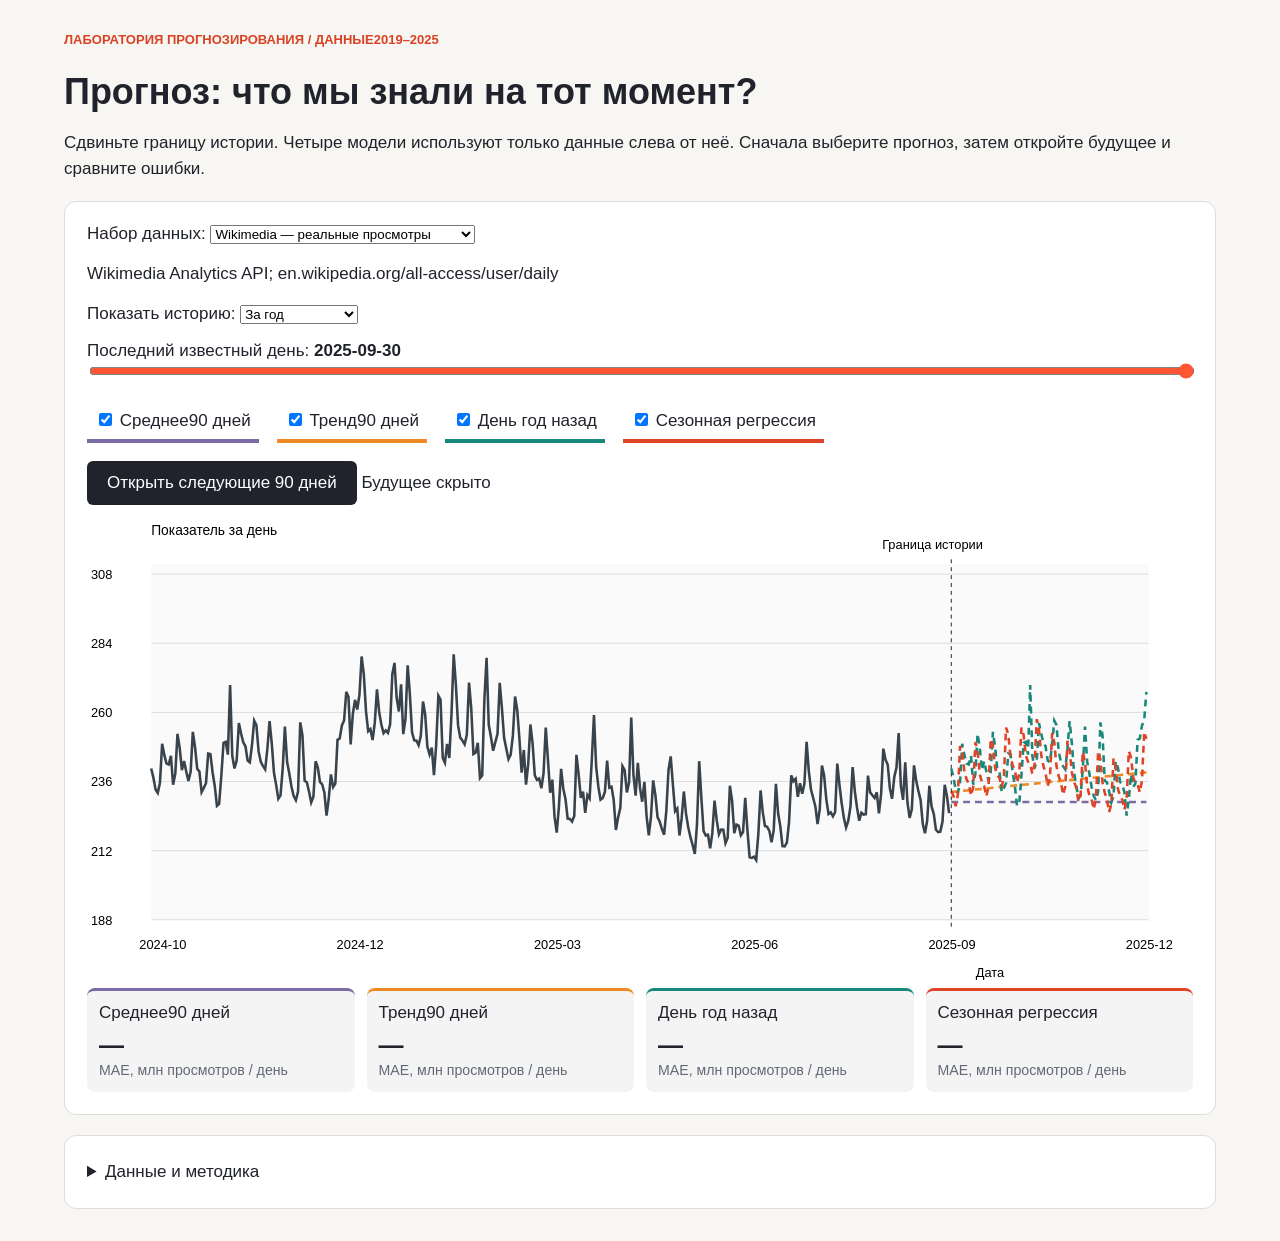
==== index.html @ d9d4db40 "Update forecast trainer with seven years of real and teaching data" ====
<!doctype html><html lang="ru"><meta charset="utf-8"><meta name="viewport" content="width=device-width,initial-scale=1"><title>Прогноз: что мы знали на тот момент?</title><style>*{box-sizing:border-box}body{margin:0;background:#f7f6f2;color:#20232b;font:17px Inter,Arial,sans-serif}main{max-width:1200px;margin:32px auto;padding:0 24px}h1{font-size:36px;margin-bottom:12px}.tag{color:#d84323;font-size:13px;font-weight:bold}p{line-height:1.5}.panel{background:white;border:1px solid #ddd;border-radius:12px;padding:22px;margin:20px 0}input[type=range]{width:100%;accent-color:#f53}button,a.button{background:#20232b;color:white;border:0;padding:12px 20px;border-radius:6px;cursor:pointer;font:inherit}svg{width:100%;display:block;height:auto}.legend{display:flex;gap:18px;flex-wrap:wrap;margin:18px 0}.model{padding:8px;border-bottom:4px solid}.metrics{display:grid;grid-template-columns:repeat(4,1fr);gap:12px}.metric{background:#f4f4f4;padding:12px;border-radius:8px}.metric b{display:block;font-size:25px;margin-top:8px}small{color:#626976}details{line-height:1.6}a{color:#b73820}label{cursor:pointer}@media(max-width:650px){h1{font-size:26px}.metrics{grid-template-columns:repeat(2,1fr)}main{padding:0 12px}}</style><main><div class="tag">ЛАБОРАТОРИЯ ПРОГНОЗИРОВАНИЯ / ДАННЫЕ2019–2025</div><h1>Прогноз: что мы знали на тот момент?</h1><p>Сдвиньте границу истории. Четыре модели используют только данные слева от неё. Сначала выберите прогноз, затем откройте будущее и сравните ошибки.</p><div class="panel"><label>Набор данных: <select id="dataset"><option value="real">Wikimedia — реальные просмотры</option><option value="case">Корпоративный сервис — учебный ряд</option></select></label><p id="source"></p><label>Показать историю: <select id="history"><option value="365">За год</option><option value="1095">За три года</option><option value="all">Всю доступную</option></select></label><p></p><label for="cut">Последний известный день: <strong id="cutLabel"></strong></label><input id="cut" type="range" min="730" max="2467" value="2465" step="1"><div class="legend" id="legend"></div><button id="reveal">Открыть следующие 90 дней</button> <span id="state" aria-live="polite"></span><svg id="plot" viewBox="0 0 1120 490" role="img" aria-label="Известная история и четыре прогноза на 90 дней"></svg><div class="metrics" id="metrics"></div></div><details class="panel"><summary>Данные и методика</summary><p>По умолчанию открыты реальные ежедневные просмотры английской Википедии за2019–2025 годы:2557 наблюдений, Wikimedia Analytics API, all-access, agent=user. Это просмотры страниц, а не уникальные посетители. Второй набор — синтетическая история корпоративного сервиса с годовым, месячным и недельным ритмами.</p><p>Среднее и линейный тренд оцениваются на последних90 известных днях. Сезонная наивная модель повторяет значение365 дней назад. Сезонная регрессия использует доступную историю: линейный тренд, гармоники годового и календарного месячного циклов, дни недели. Для учебного сервиса дополнительно задано известное изменение тренда с2023 года. Коэффициенты заново оцениваются при перемещении границы. Будущие наблюдения не входят в обучение; календарные признаки будущего известны заранее.</p><p>MAE — средняя абсолютная ошибка по90 отдельным дням. Все модели проверяются на одном и том же будущем. Победитель может зависеть от данных и выбранного периода. До открытия факта ошибки скрыты. В исходных рядах сохранены шум и реальные изменения; графики не заменены идеальными сезонными кривыми.</p><p><a href="data.json" download>Скачать оба набора и календарные признаки</a> · <a href="https://doc.wikimedia.org/generated-data-platform/aqs/analytics-api/reference/page-views.html">Источник Wikimedia</a> · <a href="https://otexts.com/fpp3/tscv.html">Проверка прогноза по времени</a></p></details></main><script>
let datasets,D,exposed=false,current;const colors=['#7b6ca5','#ed8a23','#19877a','#df4428'],el=id=>document.getElementById(id),avg=a=>a.reduce((x,y)=>x+y,0)/a.length;
function features(t){return D.features[t]}
function solve(A,b){let n=b.length,M=A.map((r,i)=>[...r,b[i]]);for(let k=0;k<n;k++){let p=k;for(let i=k+1;i<n;i++)if(Math.abs(M[i][k])>Math.abs(M[p][k]))p=i;[M[k],M[p]]=[M[p],M[k]];if(Math.abs(M[k][k])<1e-10)throw Error('Недостаточно данных');let v=M[k][k];for(let j=k;j<=n;j++)M[k][j]/=v;for(let i=0;i<n;i++)if(i!==k){v=M[i][k];for(let j=k;j<=n;j++)M[i][j]-=v*M[k][j]}}return M.map(r=>r[n])}
function predict(cut){let n=D.features[0].length,A=Array.from({length:n},()=>Array(n).fill(0)),b=Array(n).fill(0);for(let t=0;t<cut;t++){let f=features(t);for(let i=0;i<n;i++){b[i]+=f[i]*D.y[t];for(let j=0;j<n;j++)A[i][j]+=f[i]*f[j]}}for(let i=0;i<n;i++)A[i][i]+=1e-7;let beta=solve(A,b),mu=avg(D.y.slice(cut-90,cut)),xm=cut-45.5,num=0,den=0;for(let t=cut-90;t<cut;t++){num+=(t-xm)*(D.y[t]-mu);den+=(t-xm)**2}let slope=num/den;return[Array(90).fill(mu),Array.from({length:90},(_,h)=>mu+slope*(cut+h-xm)),D.y.slice(cut-365,cut-275),Array.from({length:90},(_,h)=>features(cut+h).reduce((s,x,i)=>s+x*beta[i],0))]}
function draw(){let cut=+el('cut').value;el('cutLabel').textContent=D.dates[cut-1];current=predict(cut);let start=Math.max(0,cut-(el('history').value==='all'?cut:+el('history').value)),all=[...D.y.slice(start,cut),...current.flat(),...(exposed?D.y.slice(cut,cut+90):[])],lo=Math.min(...all)*.9,hi=Math.max(...all)*1.1,X=t=>65+(t-start)/(cut+90-start)*1010,Y=v=>420-(v-lo)/(hi-lo)*350;
let s='<rect x="65" y="60" width="1010" height="360" fill="#fafafa"/>';for(let k=0;k<6;k++){let v=lo+(hi-lo)*k/5;s+=`<line x1="65" x2="1075" y1="${Y(v)}" y2="${Y(v)}" stroke="#ddd"/><text x="4" y="${Y(v)+5}" font-size="13">${v.toFixed(0)}</text>`}for(let t=start;t<=cut+90;t+=Math.max(30,Math.ceil((cut+90-start)/180)*30))s+=`<text x="${X(t)-12}" y="450" font-size="13">${D.dates[t]?.slice(0,7)||t}</text>`;s+='<text x="900" y="478" font-size="13">Дата</text><text x="65" y="30" font-size="14">Показатель за день</text>';
function line(arr,from,color,dash=''){return `<polyline points="${arr.map((v,i)=>`${X(from+i)},${Y(v)}`).join(' ')}" fill="none" stroke="${color}" stroke-width="2.6" ${dash?'stroke-dasharray="7 5"':''}/>`}
s+=line(D.y.slice(start,cut),start,'#39434b');for(let j=0;j<4;j++)if(el('m'+j).checked)s+=line(current[j],cut,colors[j],true);if(exposed)s+=line(D.y.slice(cut,cut+90),cut,'#20232b');s+=`<line x1="${X(cut)}" x2="${X(cut)}" y1="55" y2="427" stroke="#20232b" stroke-dasharray="4 4"/><text x="${X(cut)-70}" y="45" font-size="13">Граница истории</text>`;el('plot').innerHTML=s;
el('state').textContent=exposed?'Факт открыт; прогноз остался прежним':'Будущее скрыто';el('reveal').textContent=exposed?'Скрыть будущее':'Открыть следующие 90 дней';let errors=current.map(p=>avg(p.map((v,i)=>Math.abs(v-D.y[cut+i]))));el('metrics').innerHTML=D.names.map((name,j)=>`<div class="metric" style="border-top:3px solid ${colors[j]}">${name}<b>${exposed?errors[j].toFixed(2):'—'}</b><small>MAE, ${D.unit}</small></div>`).join('');window.labState={cut,predictions:current,errors:exposed?errors:null};}
function activate(key){D=datasets[key];el('source').textContent=D.source;el('cut').max=D.y.length-90;el('cut').value=Math.min(+el('cut').value,D.y.length-90);exposed=false;el('legend').innerHTML=D.names.map((n,j)=>`<label class="model" style="border-color:${colors[j]}"><input type="checkbox" id="m${j}" checked> ${n}</label>`).join('');for(let j=0;j<4;j++)el('m'+j).onchange=draw;draw()}
fetch('data.json').then(r=>r.json()).then(d=>{datasets=d.datasets;activate('real');el('dataset').onchange=()=>activate(el('dataset').value);el('history').onchange=draw;el('cut').oninput=()=>{exposed=false;draw()};el('reveal').onclick=()=>{exposed=!exposed;draw()};}).catch(e=>el('state').textContent='Не удалось загрузить данные: '+e.message);
</script></html>
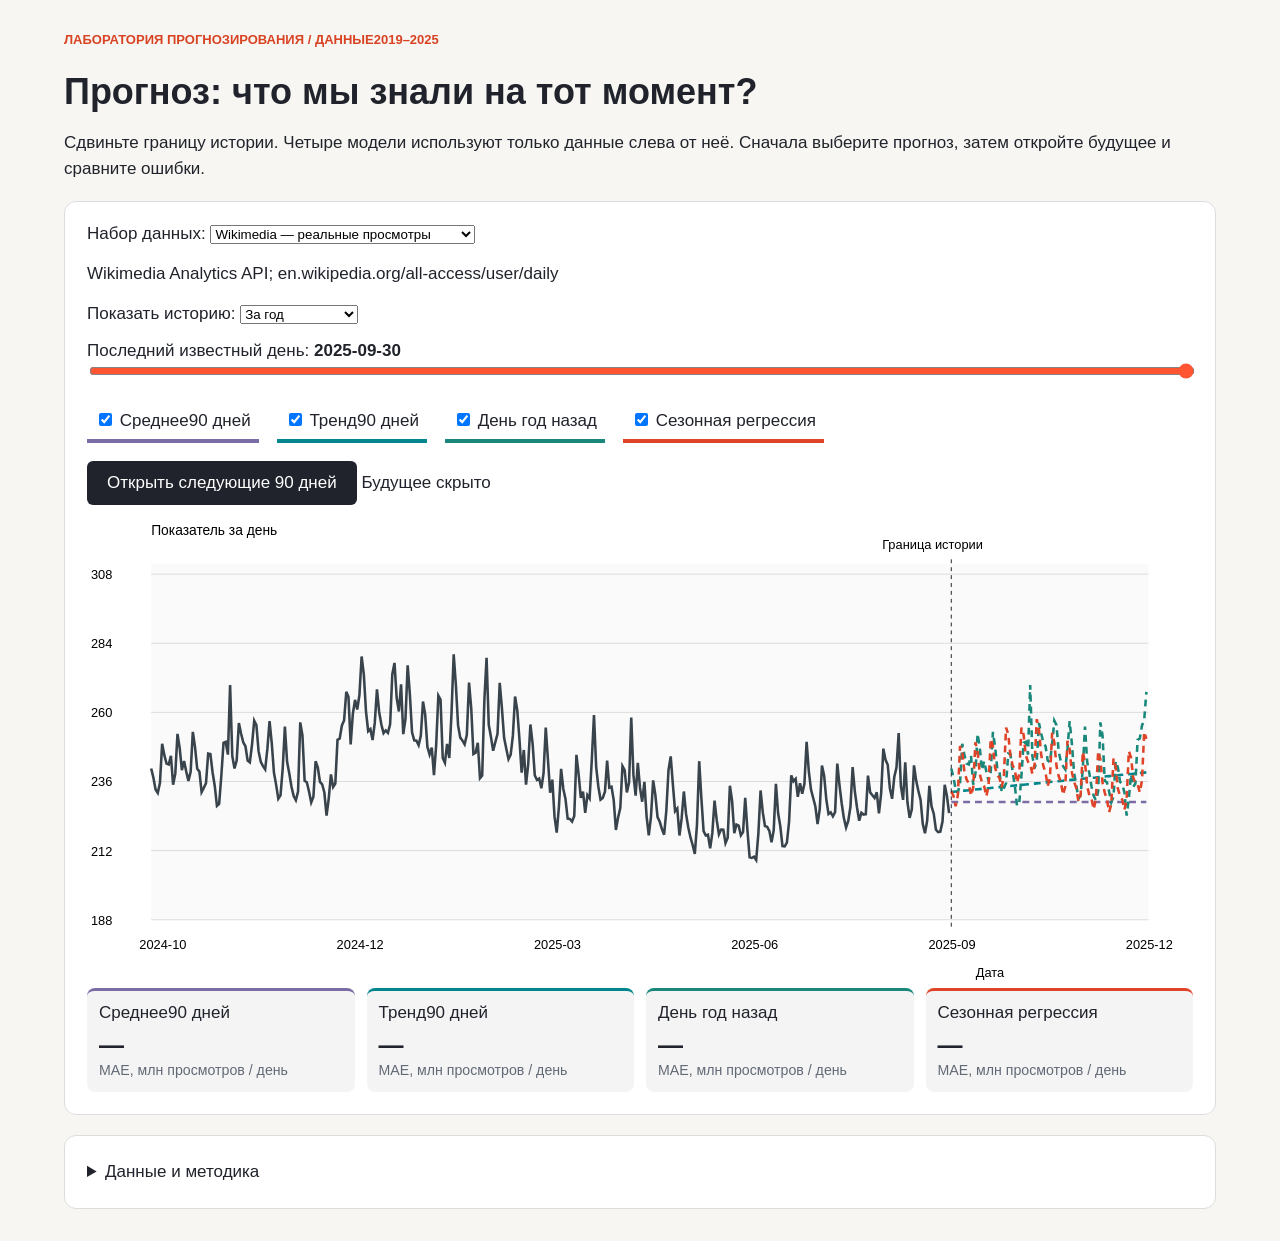
==== commit fed9b433: "Update seasonal teaching series and signed forecast trend" ====
--- a/index.html
+++ b/index.html
@@ -1,9 +1,9 @@
-<!doctype html><html lang="ru"><meta charset="utf-8"><meta name="viewport" content="width=device-width,initial-scale=1"><title>Прогноз: что мы знали на тот момент?</title><style>*{box-sizing:border-box}body{margin:0;background:#f7f6f2;color:#20232b;font:17px Inter,Arial,sans-serif}main{max-width:1200px;margin:32px auto;padding:0 24px}h1{font-size:36px;margin-bottom:12px}.tag{color:#d84323;font-size:13px;font-weight:bold}p{line-height:1.5}.panel{background:white;border:1px solid #ddd;border-radius:12px;padding:22px;margin:20px 0}input[type=range]{width:100%;accent-color:#f53}button,a.button{background:#20232b;color:white;border:0;padding:12px 20px;border-radius:6px;cursor:pointer;font:inherit}svg{width:100%;display:block;height:auto}.legend{display:flex;gap:18px;flex-wrap:wrap;margin:18px 0}.model{padding:8px;border-bottom:4px solid}.metrics{display:grid;grid-template-columns:repeat(4,1fr);gap:12px}.metric{background:#f4f4f4;padding:12px;border-radius:8px}.metric b{display:block;font-size:25px;margin-top:8px}small{color:#626976}details{line-height:1.6}a{color:#b73820}label{cursor:pointer}@media(max-width:650px){h1{font-size:26px}.metrics{grid-template-columns:repeat(2,1fr)}main{padding:0 12px}}</style><main><div class="tag">ЛАБОРАТОРИЯ ПРОГНОЗИРОВАНИЯ / ДАННЫЕ2019–2025</div><h1>Прогноз: что мы знали на тот момент?</h1><p>Сдвиньте границу истории. Четыре модели используют только данные слева от неё. Сначала выберите прогноз, затем откройте будущее и сравните ошибки.</p><div class="panel"><label>Набор данных: <select id="dataset"><option value="real">Wikimedia — реальные просмотры</option><option value="case">Корпоративный сервис — учебный ряд</option></select></label><p id="source"></p><label>Показать историю: <select id="history"><option value="365">За год</option><option value="1095">За три года</option><option value="all">Всю доступную</option></select></label><p></p><label for="cut">Последний известный день: <strong id="cutLabel"></strong></label><input id="cut" type="range" min="730" max="2467" value="2465" step="1"><div class="legend" id="legend"></div><button id="reveal">Открыть следующие 90 дней</button> <span id="state" aria-live="polite"></span><svg id="plot" viewBox="0 0 1120 490" role="img" aria-label="Известная история и четыре прогноза на 90 дней"></svg><div class="metrics" id="metrics"></div></div><details class="panel"><summary>Данные и методика</summary><p>По умолчанию открыты реальные ежедневные просмотры английской Википедии за2019–2025 годы:2557 наблюдений, Wikimedia Analytics API, all-access, agent=user. Это просмотры страниц, а не уникальные посетители. Второй набор — синтетическая история корпоративного сервиса с годовым, месячным и недельным ритмами.</p><p>Среднее и линейный тренд оцениваются на последних90 известных днях. Сезонная наивная модель повторяет значение365 дней назад. Сезонная регрессия использует доступную историю: линейный тренд, гармоники годового и календарного месячного циклов, дни недели. Для учебного сервиса дополнительно задано известное изменение тренда с2023 года. Коэффициенты заново оцениваются при перемещении границы. Будущие наблюдения не входят в обучение; календарные признаки будущего известны заранее.</p><p>MAE — средняя абсолютная ошибка по90 отдельным дням. Все модели проверяются на одном и том же будущем. Победитель может зависеть от данных и выбранного периода. До открытия факта ошибки скрыты. В исходных рядах сохранены шум и реальные изменения; графики не заменены идеальными сезонными кривыми.</p><p><a href="data.json" download>Скачать оба набора и календарные признаки</a> · <a href="https://doc.wikimedia.org/generated-data-platform/aqs/analytics-api/reference/page-views.html">Источник Wikimedia</a> · <a href="https://otexts.com/fpp3/tscv.html">Проверка прогноза по времени</a></p></details></main><script>
+<!doctype html><html lang="ru"><meta charset="utf-8"><meta name="viewport" content="width=device-width,initial-scale=1"><title>Прогноз: что мы знали на тот момент?</title><style>*{box-sizing:border-box}body{margin:0;background:#f7f6f2;color:#20232b;font:17px Inter,Arial,sans-serif}main{max-width:1200px;margin:32px auto;padding:0 24px}h1{font-size:36px;margin-bottom:12px}.tag{color:#d84323;font-size:13px;font-weight:bold}p{line-height:1.5}.panel{background:white;border:1px solid #ddd;border-radius:12px;padding:22px;margin:20px 0}input[type=range]{width:100%;accent-color:#f53}button,a.button{background:#20232b;color:white;border:0;padding:12px 20px;border-radius:6px;cursor:pointer;font:inherit}svg{width:100%;display:block;height:auto}.legend{display:flex;gap:18px;flex-wrap:wrap;margin:18px 0}.model{padding:8px;border-bottom:4px solid}.metrics{display:grid;grid-template-columns:repeat(4,1fr);gap:12px}.metric{background:#f4f4f4;padding:12px;border-radius:8px}.metric b{display:block;font-size:25px;margin-top:8px}small{color:#626976}details{line-height:1.6}a{color:#b73820}label{cursor:pointer}@media(max-width:650px){h1{font-size:26px}.metrics{grid-template-columns:repeat(2,1fr)}main{padding:0 12px}}</style><main><div class="tag">ЛАБОРАТОРИЯ ПРОГНОЗИРОВАНИЯ / ДАННЫЕ2019–2025</div><h1>Прогноз: что мы знали на тот момент?</h1><p>Сдвиньте границу истории. Четыре модели используют только данные слева от неё. Сначала выберите прогноз, затем откройте будущее и сравните ошибки.</p><div class="panel"><label>Набор данных: <select id="dataset"><option value="real">Wikimedia — реальные просмотры</option><option value="case">Корпоративный сервис — учебный ряд</option></select></label><p id="source"></p><label>Показать историю: <select id="history"><option value="365">За год</option><option value="1095">За три года</option><option value="all">Всю доступную</option></select></label><p></p><label for="cut">Последний известный день: <strong id="cutLabel"></strong></label><input id="cut" type="range" min="730" max="2467" value="2465" step="1"><div class="legend" id="legend"></div><button id="reveal">Открыть следующие 90 дней</button> <span id="state" aria-live="polite"></span><svg id="plot" viewBox="0 0 1120 490" role="img" aria-label="Известная история и четыре прогноза на 90 дней"></svg><div class="metrics" id="metrics"></div></div><details class="panel"><summary>Данные и методика</summary><p>По умолчанию открыты реальные ежедневные просмотры английской Википедии за2019–2025 годы:2557 наблюдений, Wikimedia Analytics API, all-access, agent=user. Это просмотры страниц, а не уникальные посетители. Второй набор — синтетическая история корпоративного сервиса с годовым, месячным и недельным ритмами.</p><p>Среднее и линейный тренд оцениваются на последних90 известных днях. Сезонная наивная модель повторяет значение365 дней назад. Сезонная регрессия использует доступную историю: линейный тренд, гармоники годового и календарного месячного циклов, дни недели. Для учебного сервиса дополнительно задано известное изменение тренда с2025 года. Коэффициенты заново оцениваются при перемещении границы. Будущие наблюдения не входят в обучение; календарные признаки будущего известны заранее.</p><p>MAE — средняя абсолютная ошибка по90 отдельным дням. Все модели проверяются на одном и том же будущем. Победитель может зависеть от данных и выбранного периода. До открытия факта ошибки скрыты. В исходных рядах сохранены шум и реальные изменения; графики не заменены идеальными сезонными кривыми.</p><p><a href="data.json" download>Скачать оба набора и календарные признаки</a> · <a href="https://doc.wikimedia.org/generated-data-platform/aqs/analytics-api/reference/page-views.html">Источник Wikimedia</a> · <a href="https://otexts.com/fpp3/tscv.html">Проверка прогноза по времени</a></p></details></main><script>
 let datasets,D,exposed=false,current;const colors=['#7b6ca5','#ed8a23','#19877a','#df4428'],el=id=>document.getElementById(id),avg=a=>a.reduce((x,y)=>x+y,0)/a.length;
 function features(t){return D.features[t]}
 function solve(A,b){let n=b.length,M=A.map((r,i)=>[...r,b[i]]);for(let k=0;k<n;k++){let p=k;for(let i=k+1;i<n;i++)if(Math.abs(M[i][k])>Math.abs(M[p][k]))p=i;[M[k],M[p]]=[M[p],M[k]];if(Math.abs(M[k][k])<1e-10)throw Error('Недостаточно данных');let v=M[k][k];for(let j=k;j<=n;j++)M[k][j]/=v;for(let i=0;i<n;i++)if(i!==k){v=M[i][k];for(let j=k;j<=n;j++)M[i][j]-=v*M[k][j]}}return M.map(r=>r[n])}
 function predict(cut){let n=D.features[0].length,A=Array.from({length:n},()=>Array(n).fill(0)),b=Array(n).fill(0);for(let t=0;t<cut;t++){let f=features(t);for(let i=0;i<n;i++){b[i]+=f[i]*D.y[t];for(let j=0;j<n;j++)A[i][j]+=f[i]*f[j]}}for(let i=0;i<n;i++)A[i][i]+=1e-7;let beta=solve(A,b),mu=avg(D.y.slice(cut-90,cut)),xm=cut-45.5,num=0,den=0;for(let t=cut-90;t<cut;t++){num+=(t-xm)*(D.y[t]-mu);den+=(t-xm)**2}let slope=num/den;return[Array(90).fill(mu),Array.from({length:90},(_,h)=>mu+slope*(cut+h-xm)),D.y.slice(cut-365,cut-275),Array.from({length:90},(_,h)=>features(cut+h).reduce((s,x,i)=>s+x*beta[i],0))]}
-function draw(){let cut=+el('cut').value;el('cutLabel').textContent=D.dates[cut-1];current=predict(cut);let start=Math.max(0,cut-(el('history').value==='all'?cut:+el('history').value)),all=[...D.y.slice(start,cut),...current.flat(),...(exposed?D.y.slice(cut,cut+90):[])],lo=Math.min(...all)*.9,hi=Math.max(...all)*1.1,X=t=>65+(t-start)/(cut+90-start)*1010,Y=v=>420-(v-lo)/(hi-lo)*350;
+function draw(){let cut=+el('cut').value;el('cutLabel').textContent=D.dates[cut-1];current=predict(cut);colors[1]=current[1][89]>=current[1][0]?"#00868C":"#C74635";if(el("m1"))el("m1").closest("label").style.borderColor=colors[1];let start=Math.max(0,cut-(el('history').value==='all'?cut:+el('history').value)),all=[...D.y.slice(start,cut),...current.flat(),...(exposed?D.y.slice(cut,cut+90):[])],lo=Math.min(...all)*.9,hi=Math.max(...all)*1.1,X=t=>65+(t-start)/(cut+90-start)*1010,Y=v=>420-(v-lo)/(hi-lo)*350;
 let s='<rect x="65" y="60" width="1010" height="360" fill="#fafafa"/>';for(let k=0;k<6;k++){let v=lo+(hi-lo)*k/5;s+=`<line x1="65" x2="1075" y1="${Y(v)}" y2="${Y(v)}" stroke="#ddd"/><text x="4" y="${Y(v)+5}" font-size="13">${v.toFixed(0)}</text>`}for(let t=start;t<=cut+90;t+=Math.max(30,Math.ceil((cut+90-start)/180)*30))s+=`<text x="${X(t)-12}" y="450" font-size="13">${D.dates[t]?.slice(0,7)||t}</text>`;s+='<text x="900" y="478" font-size="13">Дата</text><text x="65" y="30" font-size="14">Показатель за день</text>';
 function line(arr,from,color,dash=''){return `<polyline points="${arr.map((v,i)=>`${X(from+i)},${Y(v)}`).join(' ')}" fill="none" stroke="${color}" stroke-width="2.6" ${dash?'stroke-dasharray="7 5"':''}/>`}
 s+=line(D.y.slice(start,cut),start,'#39434b');for(let j=0;j<4;j++)if(el('m'+j).checked)s+=line(current[j],cut,colors[j],true);if(exposed)s+=line(D.y.slice(cut,cut+90),cut,'#20232b');s+=`<line x1="${X(cut)}" x2="${X(cut)}" y1="55" y2="427" stroke="#20232b" stroke-dasharray="4 4"/><text x="${X(cut)-70}" y="45" font-size="13">Граница истории</text>`;el('plot').innerHTML=s;
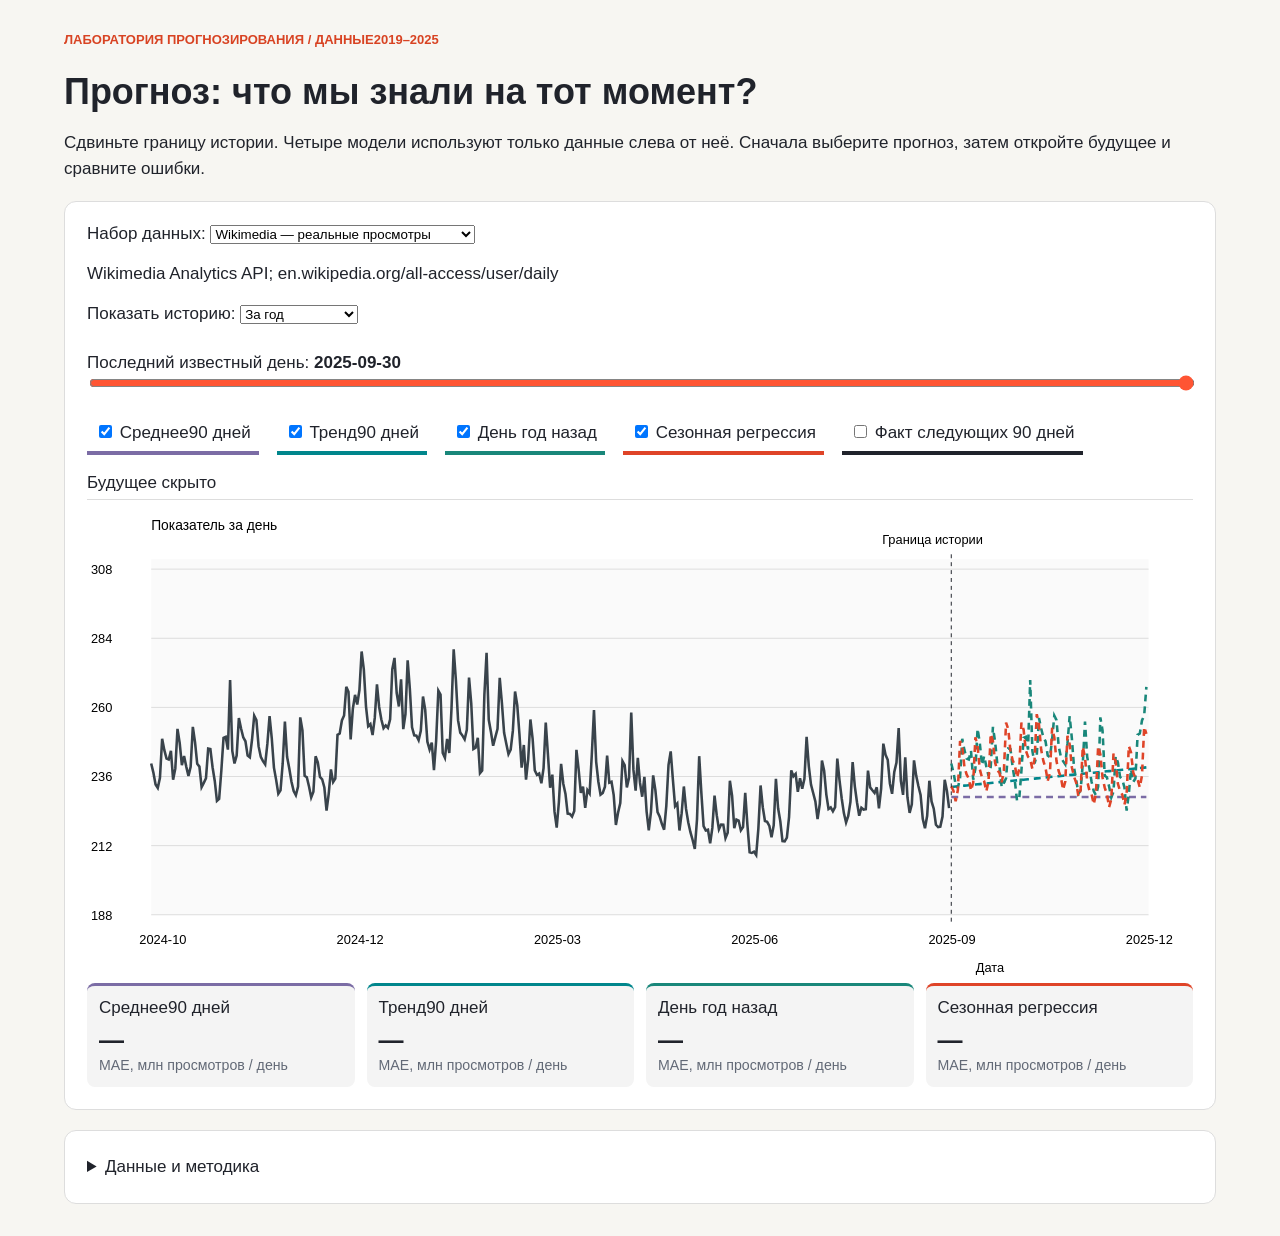
==== commit 68f3bdb1: "Keep forecast and observed-data checkboxes visible" ====
--- a/index.html
+++ b/index.html
@@ -1,4 +1,4 @@
-<!doctype html><html lang="ru"><meta charset="utf-8"><meta name="viewport" content="width=device-width,initial-scale=1"><title>Прогноз: что мы знали на тот момент?</title><style>*{box-sizing:border-box}body{margin:0;background:#f7f6f2;color:#20232b;font:17px Inter,Arial,sans-serif}main{max-width:1200px;margin:32px auto;padding:0 24px}h1{font-size:36px;margin-bottom:12px}.tag{color:#d84323;font-size:13px;font-weight:bold}p{line-height:1.5}.panel{background:white;border:1px solid #ddd;border-radius:12px;padding:22px;margin:20px 0}input[type=range]{width:100%;accent-color:#f53}button,a.button{background:#20232b;color:white;border:0;padding:12px 20px;border-radius:6px;cursor:pointer;font:inherit}svg{width:100%;display:block;height:auto}.legend{display:flex;gap:18px;flex-wrap:wrap;margin:18px 0}.model{padding:8px;border-bottom:4px solid}.metrics{display:grid;grid-template-columns:repeat(4,1fr);gap:12px}.metric{background:#f4f4f4;padding:12px;border-radius:8px}.metric b{display:block;font-size:25px;margin-top:8px}small{color:#626976}details{line-height:1.6}a{color:#b73820}label{cursor:pointer}@media(max-width:650px){h1{font-size:26px}.metrics{grid-template-columns:repeat(2,1fr)}main{padding:0 12px}}</style><main><div class="tag">ЛАБОРАТОРИЯ ПРОГНОЗИРОВАНИЯ / ДАННЫЕ2019–2025</div><h1>Прогноз: что мы знали на тот момент?</h1><p>Сдвиньте границу истории. Четыре модели используют только данные слева от неё. Сначала выберите прогноз, затем откройте будущее и сравните ошибки.</p><div class="panel"><label>Набор данных: <select id="dataset"><option value="real">Wikimedia — реальные просмотры</option><option value="case">Корпоративный сервис — учебный ряд</option></select></label><p id="source"></p><label>Показать историю: <select id="history"><option value="365">За год</option><option value="1095">За три года</option><option value="all">Всю доступную</option></select></label><p></p><label for="cut">Последний известный день: <strong id="cutLabel"></strong></label><input id="cut" type="range" min="730" max="2467" value="2465" step="1"><div class="legend" id="legend"></div><button id="reveal">Открыть следующие 90 дней</button> <span id="state" aria-live="polite"></span><svg id="plot" viewBox="0 0 1120 490" role="img" aria-label="Известная история и четыре прогноза на 90 дней"></svg><div class="metrics" id="metrics"></div></div><details class="panel"><summary>Данные и методика</summary><p>По умолчанию открыты реальные ежедневные просмотры английской Википедии за2019–2025 годы:2557 наблюдений, Wikimedia Analytics API, all-access, agent=user. Это просмотры страниц, а не уникальные посетители. Второй набор — синтетическая история корпоративного сервиса с годовым, месячным и недельным ритмами.</p><p>Среднее и линейный тренд оцениваются на последних90 известных днях. Сезонная наивная модель повторяет значение365 дней назад. Сезонная регрессия использует доступную историю: линейный тренд, гармоники годового и календарного месячного циклов, дни недели. Для учебного сервиса дополнительно задано известное изменение тренда с2025 года. Коэффициенты заново оцениваются при перемещении границы. Будущие наблюдения не входят в обучение; календарные признаки будущего известны заранее.</p><p>MAE — средняя абсолютная ошибка по90 отдельным дням. Все модели проверяются на одном и том же будущем. Победитель может зависеть от данных и выбранного периода. До открытия факта ошибки скрыты. В исходных рядах сохранены шум и реальные изменения; графики не заменены идеальными сезонными кривыми.</p><p><a href="data.json" download>Скачать оба набора и календарные признаки</a> · <a href="https://doc.wikimedia.org/generated-data-platform/aqs/analytics-api/reference/page-views.html">Источник Wikimedia</a> · <a href="https://otexts.com/fpp3/tscv.html">Проверка прогноза по времени</a></p></details></main><script>
+<!doctype html><html lang="ru"><meta charset="utf-8"><meta name="viewport" content="width=device-width,initial-scale=1"><title>Прогноз: что мы знали на тот момент?</title><style>*{box-sizing:border-box}body{margin:0;background:#f7f6f2;color:#20232b;font:17px Inter,Arial,sans-serif}main{max-width:1200px;margin:32px auto;padding:0 24px}h1{font-size:36px;margin-bottom:12px}.tag{color:#d84323;font-size:13px;font-weight:bold}p{line-height:1.5}.panel{background:white;border:1px solid #ddd;border-radius:12px;padding:22px;margin:20px 0}input[type=range]{width:100%;accent-color:#f53}button,a.button{background:#20232b;color:white;border:0;padding:12px 20px;border-radius:6px;cursor:pointer;font:inherit}svg{width:100%;display:block;height:auto}.controls{position:sticky;top:0;z-index:5;background:#fff;padding:12px 0 6px;border-bottom:1px solid #ddd}.legend{display:flex;gap:18px;flex-wrap:wrap;margin:18px 0}.model{padding:8px;border-bottom:4px solid}.metrics{display:grid;grid-template-columns:repeat(4,1fr);gap:12px}.metric{background:#f4f4f4;padding:12px;border-radius:8px}.metric b{display:block;font-size:25px;margin-top:8px}small{color:#626976}details{line-height:1.6}a{color:#b73820}label{cursor:pointer}@media(max-width:650px){h1{font-size:26px}.metrics{grid-template-columns:repeat(2,1fr)}main{padding:0 12px}}</style><main><div class="tag">ЛАБОРАТОРИЯ ПРОГНОЗИРОВАНИЯ / ДАННЫЕ2019–2025</div><h1>Прогноз: что мы знали на тот момент?</h1><p>Сдвиньте границу истории. Четыре модели используют только данные слева от неё. Сначала выберите прогноз, затем откройте будущее и сравните ошибки.</p><div class="panel"><label>Набор данных: <select id="dataset"><option value="real">Wikimedia — реальные просмотры</option><option value="case">Корпоративный сервис — учебный ряд</option></select></label><p id="source"></p><label>Показать историю: <select id="history"><option value="365">За год</option><option value="1095">За три года</option><option value="all">Всю доступную</option></select></label><p></p><div class="controls"><label for="cut">Последний известный день: <strong id="cutLabel"></strong></label><input id="cut" type="range" min="730" max="2467" value="2465" step="1"><div class="legend" id="legend"></div><span id="state" aria-live="polite"></span></div><svg id="plot" viewBox="0 0 1120 490" role="img" aria-label="Известная история и четыре прогноза на 90 дней"></svg><div class="metrics" id="metrics"></div></div><details class="panel"><summary>Данные и методика</summary><p>По умолчанию открыты реальные ежедневные просмотры английской Википедии за2019–2025 годы:2557 наблюдений, Wikimedia Analytics API, all-access, agent=user. Это просмотры страниц, а не уникальные посетители. Второй набор — синтетическая история корпоративного сервиса с годовым, месячным и недельным ритмами.</p><p>Среднее и линейный тренд оцениваются на последних90 известных днях. Сезонная наивная модель повторяет значение365 дней назад. Сезонная регрессия использует доступную историю: линейный тренд, гармоники годового и календарного месячного циклов, дни недели. Для учебного сервиса дополнительно задано известное изменение тренда с2025 года. Коэффициенты заново оцениваются при перемещении границы. Будущие наблюдения не входят в обучение; календарные признаки будущего известны заранее.</p><p>MAE — средняя абсолютная ошибка по90 отдельным дням. Все модели проверяются на одном и том же будущем. Победитель может зависеть от данных и выбранного периода. До открытия факта ошибки скрыты. В исходных рядах сохранены шум и реальные изменения; графики не заменены идеальными сезонными кривыми.</p><p><a href="https://docs.google.com/spreadsheets/d/1WTgkLqQzkQPKT0_7zUp3cR2-AygkbMSwbY1YgBUbKuo/edit#gid=610045" target="_blank" rel="noopener">Таблица с расчётами всех кейсов →</a></p><p><a href="data.json" download>Скачать оба набора и календарные признаки</a> · <a href="https://doc.wikimedia.org/generated-data-platform/aqs/analytics-api/reference/page-views.html">Источник Wikimedia</a> · <a href="https://otexts.com/fpp3/tscv.html">Проверка прогноза по времени</a></p></details></main><script>
 let datasets,D,exposed=false,current;const colors=['#7b6ca5','#ed8a23','#19877a','#df4428'],el=id=>document.getElementById(id),avg=a=>a.reduce((x,y)=>x+y,0)/a.length;
 function features(t){return D.features[t]}
 function solve(A,b){let n=b.length,M=A.map((r,i)=>[...r,b[i]]);for(let k=0;k<n;k++){let p=k;for(let i=k+1;i<n;i++)if(Math.abs(M[i][k])>Math.abs(M[p][k]))p=i;[M[k],M[p]]=[M[p],M[k]];if(Math.abs(M[k][k])<1e-10)throw Error('Недостаточно данных');let v=M[k][k];for(let j=k;j<=n;j++)M[k][j]/=v;for(let i=0;i<n;i++)if(i!==k){v=M[i][k];for(let j=k;j<=n;j++)M[i][j]-=v*M[k][j]}}return M.map(r=>r[n])}
@@ -7,7 +7,7 @@
 let s='<rect x="65" y="60" width="1010" height="360" fill="#fafafa"/>';for(let k=0;k<6;k++){let v=lo+(hi-lo)*k/5;s+=`<line x1="65" x2="1075" y1="${Y(v)}" y2="${Y(v)}" stroke="#ddd"/><text x="4" y="${Y(v)+5}" font-size="13">${v.toFixed(0)}</text>`}for(let t=start;t<=cut+90;t+=Math.max(30,Math.ceil((cut+90-start)/180)*30))s+=`<text x="${X(t)-12}" y="450" font-size="13">${D.dates[t]?.slice(0,7)||t}</text>`;s+='<text x="900" y="478" font-size="13">Дата</text><text x="65" y="30" font-size="14">Показатель за день</text>';
 function line(arr,from,color,dash=''){return `<polyline points="${arr.map((v,i)=>`${X(from+i)},${Y(v)}`).join(' ')}" fill="none" stroke="${color}" stroke-width="2.6" ${dash?'stroke-dasharray="7 5"':''}/>`}
 s+=line(D.y.slice(start,cut),start,'#39434b');for(let j=0;j<4;j++)if(el('m'+j).checked)s+=line(current[j],cut,colors[j],true);if(exposed)s+=line(D.y.slice(cut,cut+90),cut,'#20232b');s+=`<line x1="${X(cut)}" x2="${X(cut)}" y1="55" y2="427" stroke="#20232b" stroke-dasharray="4 4"/><text x="${X(cut)-70}" y="45" font-size="13">Граница истории</text>`;el('plot').innerHTML=s;
-el('state').textContent=exposed?'Факт открыт; прогноз остался прежним':'Будущее скрыто';el('reveal').textContent=exposed?'Скрыть будущее':'Открыть следующие 90 дней';let errors=current.map(p=>avg(p.map((v,i)=>Math.abs(v-D.y[cut+i]))));el('metrics').innerHTML=D.names.map((name,j)=>`<div class="metric" style="border-top:3px solid ${colors[j]}">${name}<b>${exposed?errors[j].toFixed(2):'—'}</b><small>MAE, ${D.unit}</small></div>`).join('');window.labState={cut,predictions:current,errors:exposed?errors:null};}
-function activate(key){D=datasets[key];el('source').textContent=D.source;el('cut').max=D.y.length-90;el('cut').value=Math.min(+el('cut').value,D.y.length-90);exposed=false;el('legend').innerHTML=D.names.map((n,j)=>`<label class="model" style="border-color:${colors[j]}"><input type="checkbox" id="m${j}" checked> ${n}</label>`).join('');for(let j=0;j<4;j++)el('m'+j).onchange=draw;draw()}
-fetch('data.json').then(r=>r.json()).then(d=>{datasets=d.datasets;activate('real');el('dataset').onchange=()=>activate(el('dataset').value);el('history').onchange=draw;el('cut').oninput=()=>{exposed=false;draw()};el('reveal').onclick=()=>{exposed=!exposed;draw()};}).catch(e=>el('state').textContent='Не удалось загрузить данные: '+e.message);
+el('state').textContent=exposed?'Факт открыт; прогноз остался прежним':'Будущее скрыто';let errors=current.map(p=>avg(p.map((v,i)=>Math.abs(v-D.y[cut+i]))));el('metrics').innerHTML=D.names.map((name,j)=>`<div class="metric" style="border-top:3px solid ${colors[j]}">${name}<b>${exposed?errors[j].toFixed(2):'—'}</b><small>MAE, ${D.unit}</small></div>`).join('');window.labState={cut,predictions:current,errors:exposed?errors:null};}
+function activate(key){D=datasets[key];el('source').textContent=D.source;el('cut').max=D.y.length-90;el('cut').value=Math.min(+el('cut').value,D.y.length-90);exposed=false;el('legend').innerHTML=D.names.map((n,j)=>`<label class="model" style="border-color:${colors[j]}"><input type="checkbox" id="m${j}" checked> ${n}</label>`).join('')+'<label class="model" style="border-color:#20232b"><input type="checkbox" id="reveal"> Факт следующих 90 дней</label>';el('reveal').onchange=()=>{exposed=el('reveal').checked;draw()};for(let j=0;j<4;j++)el('m'+j).onchange=draw;draw()}
+fetch('data.json').then(r=>r.json()).then(d=>{datasets=d.datasets;activate('real');el('dataset').onchange=()=>activate(el('dataset').value);el('history').onchange=draw;el('cut').oninput=draw;}).catch(e=>el('state').textContent='Не удалось загрузить данные: '+e.message);
 </script></html>
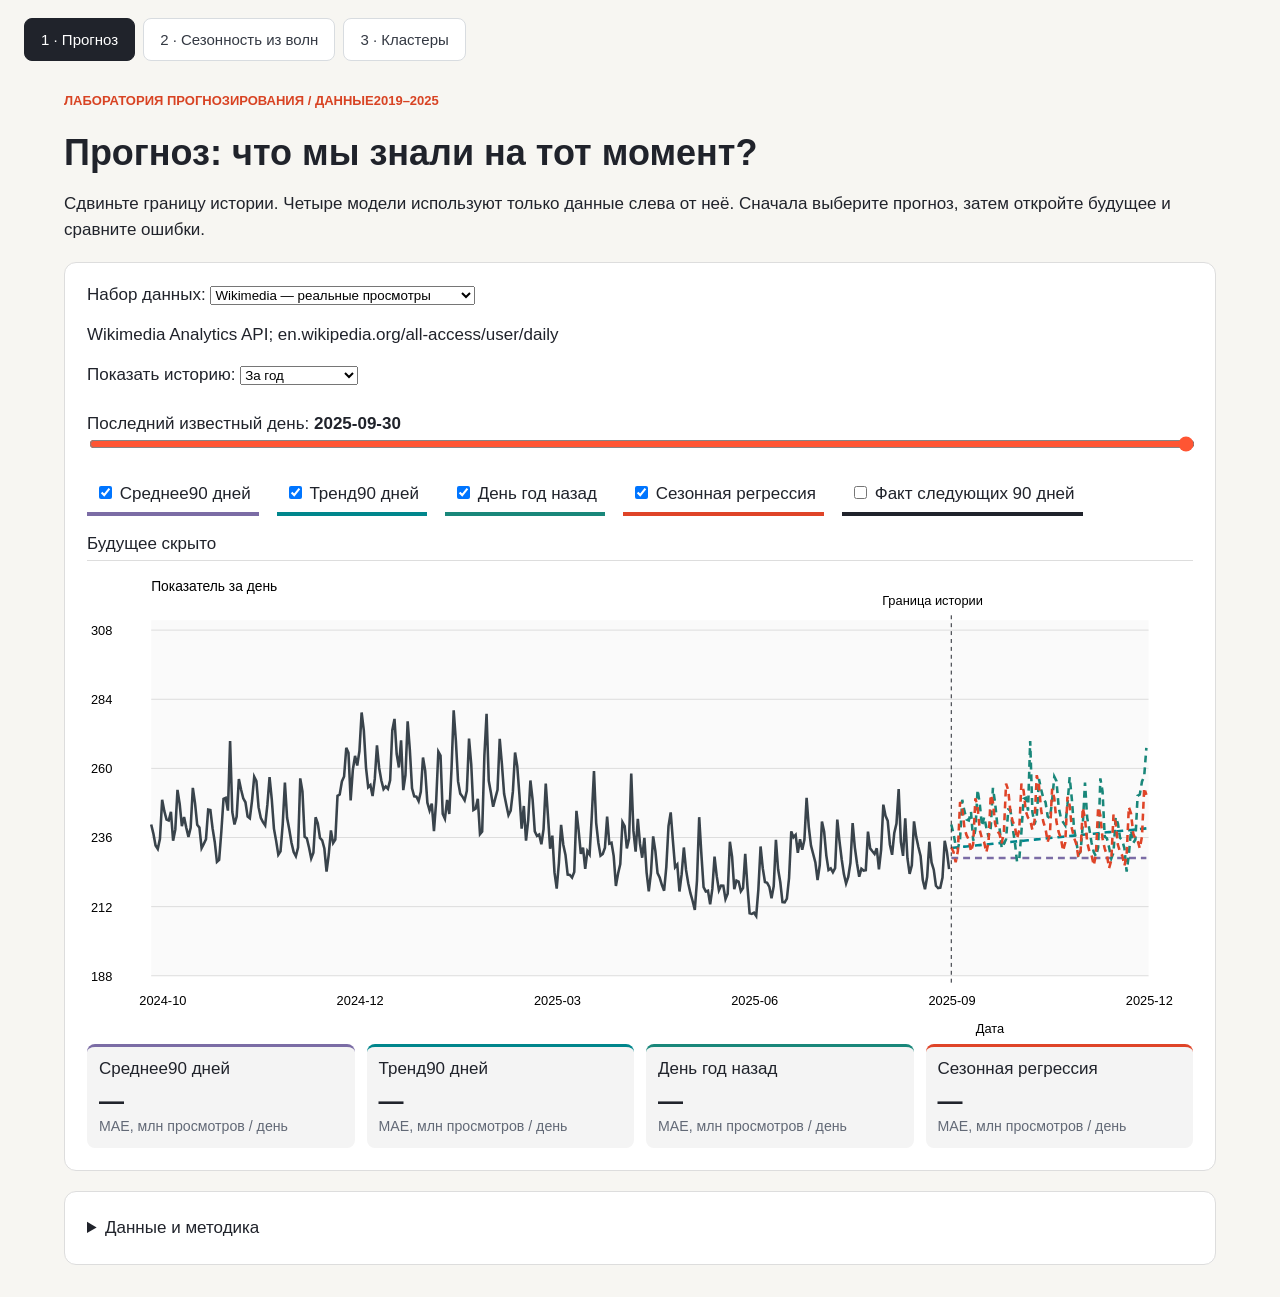
==== commit fad98661: "Add shared trainer navigation and interactive k-means lab" ====
--- a/index.html
+++ b/index.html
@@ -1,4 +1,4 @@
-<!doctype html><html lang="ru"><meta charset="utf-8"><meta name="viewport" content="width=device-width,initial-scale=1"><title>Прогноз: что мы знали на тот момент?</title><style>*{box-sizing:border-box}body{margin:0;background:#f7f6f2;color:#20232b;font:17px Inter,Arial,sans-serif}main{max-width:1200px;margin:32px auto;padding:0 24px}h1{font-size:36px;margin-bottom:12px}.tag{color:#d84323;font-size:13px;font-weight:bold}p{line-height:1.5}.panel{background:white;border:1px solid #ddd;border-radius:12px;padding:22px;margin:20px 0}input[type=range]{width:100%;accent-color:#f53}button,a.button{background:#20232b;color:white;border:0;padding:12px 20px;border-radius:6px;cursor:pointer;font:inherit}svg{width:100%;display:block;height:auto}.controls{position:sticky;top:0;z-index:5;background:#fff;padding:12px 0 6px;border-bottom:1px solid #ddd}.legend{display:flex;gap:18px;flex-wrap:wrap;margin:18px 0}.model{padding:8px;border-bottom:4px solid}.metrics{display:grid;grid-template-columns:repeat(4,1fr);gap:12px}.metric{background:#f4f4f4;padding:12px;border-radius:8px}.metric b{display:block;font-size:25px;margin-top:8px}small{color:#626976}details{line-height:1.6}a{color:#b73820}label{cursor:pointer}@media(max-width:650px){h1{font-size:26px}.metrics{grid-template-columns:repeat(2,1fr)}main{padding:0 12px}}</style><main><div class="tag">ЛАБОРАТОРИЯ ПРОГНОЗИРОВАНИЯ / ДАННЫЕ2019–2025</div><h1>Прогноз: что мы знали на тот момент?</h1><p>Сдвиньте границу истории. Четыре модели используют только данные слева от неё. Сначала выберите прогноз, затем откройте будущее и сравните ошибки.</p><div class="panel"><label>Набор данных: <select id="dataset"><option value="real">Wikimedia — реальные просмотры</option><option value="case">Корпоративный сервис — учебный ряд</option></select></label><p id="source"></p><label>Показать историю: <select id="history"><option value="365">За год</option><option value="1095">За три года</option><option value="all">Всю доступную</option></select></label><p></p><div class="controls"><label for="cut">Последний известный день: <strong id="cutLabel"></strong></label><input id="cut" type="range" min="730" max="2467" value="2465" step="1"><div class="legend" id="legend"></div><span id="state" aria-live="polite"></span></div><svg id="plot" viewBox="0 0 1120 490" role="img" aria-label="Известная история и четыре прогноза на 90 дней"></svg><div class="metrics" id="metrics"></div></div><details class="panel"><summary>Данные и методика</summary><p>По умолчанию открыты реальные ежедневные просмотры английской Википедии за2019–2025 годы:2557 наблюдений, Wikimedia Analytics API, all-access, agent=user. Это просмотры страниц, а не уникальные посетители. Второй набор — синтетическая история корпоративного сервиса с годовым, месячным и недельным ритмами.</p><p>Среднее и линейный тренд оцениваются на последних90 известных днях. Сезонная наивная модель повторяет значение365 дней назад. Сезонная регрессия использует доступную историю: линейный тренд, гармоники годового и календарного месячного циклов, дни недели. Для учебного сервиса дополнительно задано известное изменение тренда с2025 года. Коэффициенты заново оцениваются при перемещении границы. Будущие наблюдения не входят в обучение; календарные признаки будущего известны заранее.</p><p>MAE — средняя абсолютная ошибка по90 отдельным дням. Все модели проверяются на одном и том же будущем. Победитель может зависеть от данных и выбранного периода. До открытия факта ошибки скрыты. В исходных рядах сохранены шум и реальные изменения; графики не заменены идеальными сезонными кривыми.</p><p><a href="https://docs.google.com/spreadsheets/d/1WTgkLqQzkQPKT0_7zUp3cR2-AygkbMSwbY1YgBUbKuo/edit#gid=610045" target="_blank" rel="noopener">Таблица с расчётами всех кейсов →</a></p><p><a href="data.json" download>Скачать оба набора и календарные признаки</a> · <a href="https://doc.wikimedia.org/generated-data-platform/aqs/analytics-api/reference/page-views.html">Источник Wikimedia</a> · <a href="https://otexts.com/fpp3/tscv.html">Проверка прогноза по времени</a></p></details></main><script>
+<!doctype html><html lang="ru"><meta charset="utf-8"><meta name="viewport" content="width=device-width,initial-scale=1"><link rel="stylesheet" href="lab-nav.css"><script src="lab-nav.js" defer></script><title>Прогноз: что мы знали на тот момент?</title><style>*{box-sizing:border-box}body{margin:0;background:#f7f6f2;color:#20232b;font:17px Inter,Arial,sans-serif}main{max-width:1200px;margin:32px auto;padding:0 24px}h1{font-size:36px;margin-bottom:12px}.tag{color:#d84323;font-size:13px;font-weight:bold}p{line-height:1.5}.panel{background:white;border:1px solid #ddd;border-radius:12px;padding:22px;margin:20px 0}input[type=range]{width:100%;accent-color:#f53}button,a.button{background:#20232b;color:white;border:0;padding:12px 20px;border-radius:6px;cursor:pointer;font:inherit}svg{width:100%;display:block;height:auto}.controls{position:sticky;top:0;z-index:5;background:#fff;padding:12px 0 6px;border-bottom:1px solid #ddd}.legend{display:flex;gap:18px;flex-wrap:wrap;margin:18px 0}.model{padding:8px;border-bottom:4px solid}.metrics{display:grid;grid-template-columns:repeat(4,1fr);gap:12px}.metric{background:#f4f4f4;padding:12px;border-radius:8px}.metric b{display:block;font-size:25px;margin-top:8px}small{color:#626976}details{line-height:1.6}a{color:#b73820}label{cursor:pointer}@media(max-width:650px){h1{font-size:26px}.metrics{grid-template-columns:repeat(2,1fr)}main{padding:0 12px}}</style><main><div class="tag">ЛАБОРАТОРИЯ ПРОГНОЗИРОВАНИЯ / ДАННЫЕ2019–2025</div><h1>Прогноз: что мы знали на тот момент?</h1><p>Сдвиньте границу истории. Четыре модели используют только данные слева от неё. Сначала выберите прогноз, затем откройте будущее и сравните ошибки.</p><div class="panel"><label>Набор данных: <select id="dataset"><option value="real">Wikimedia — реальные просмотры</option><option value="case">Корпоративный сервис — учебный ряд</option></select></label><p id="source"></p><label>Показать историю: <select id="history"><option value="365">За год</option><option value="1095">За три года</option><option value="all">Всю доступную</option></select></label><p></p><div class="controls"><label for="cut">Последний известный день: <strong id="cutLabel"></strong></label><input id="cut" type="range" min="730" max="2467" value="2465" step="1"><div class="legend" id="legend"></div><span id="state" aria-live="polite"></span></div><svg id="plot" viewBox="0 0 1120 490" role="img" aria-label="Известная история и четыре прогноза на 90 дней"></svg><div class="metrics" id="metrics"></div></div><details class="panel"><summary>Данные и методика</summary><p>По умолчанию открыты реальные ежедневные просмотры английской Википедии за2019–2025 годы:2557 наблюдений, Wikimedia Analytics API, all-access, agent=user. Это просмотры страниц, а не уникальные посетители. Второй набор — синтетическая история корпоративного сервиса с годовым, месячным и недельным ритмами.</p><p>Среднее и линейный тренд оцениваются на последних90 известных днях. Сезонная наивная модель повторяет значение365 дней назад. Сезонная регрессия использует доступную историю: линейный тренд, гармоники годового и календарного месячного циклов, дни недели. Для учебного сервиса дополнительно задано известное изменение тренда с2025 года. Коэффициенты заново оцениваются при перемещении границы. Будущие наблюдения не входят в обучение; календарные признаки будущего известны заранее.</p><p>MAE — средняя абсолютная ошибка по90 отдельным дням. Все модели проверяются на одном и том же будущем. Победитель может зависеть от данных и выбранного периода. До открытия факта ошибки скрыты. В исходных рядах сохранены шум и реальные изменения; графики не заменены идеальными сезонными кривыми.</p><p><a href="https://docs.google.com/spreadsheets/d/1WTgkLqQzkQPKT0_7zUp3cR2-AygkbMSwbY1YgBUbKuo/edit#gid=610045" target="_blank" rel="noopener">Таблица с расчётами всех кейсов →</a></p><p><a href="data.json" download>Скачать оба набора и календарные признаки</a> · <a href="https://doc.wikimedia.org/generated-data-platform/aqs/analytics-api/reference/page-views.html">Источник Wikimedia</a> · <a href="https://otexts.com/fpp3/tscv.html">Проверка прогноза по времени</a></p></details></main><script>
 let datasets,D,exposed=false,current;const colors=['#7b6ca5','#ed8a23','#19877a','#df4428'],el=id=>document.getElementById(id),avg=a=>a.reduce((x,y)=>x+y,0)/a.length;
 function features(t){return D.features[t]}
 function solve(A,b){let n=b.length,M=A.map((r,i)=>[...r,b[i]]);for(let k=0;k<n;k++){let p=k;for(let i=k+1;i<n;i++)if(Math.abs(M[i][k])>Math.abs(M[p][k]))p=i;[M[k],M[p]]=[M[p],M[k]];if(Math.abs(M[k][k])<1e-10)throw Error('Недостаточно данных');let v=M[k][k];for(let j=k;j<=n;j++)M[k][j]/=v;for(let i=0;i<n;i++)if(i!==k){v=M[i][k];for(let j=k;j<=n;j++)M[i][j]-=v*M[k][j]}}return M.map(r=>r[n])}
--- a/lab-nav.css
+++ b/lab-nav.css
@@ -0,0 +1 @@
+.lab-nav{box-sizing:border-box;display:flex;gap:8px;flex-wrap:wrap;max-width:1440px;margin:18px auto 0;padding:0 24px;font:15px Arial,sans-serif}.lab-nav a{color:#343943;text-decoration:none;padding:12px 16px;border-radius:8px;border:1px solid #d8dce0;background:#fff}.lab-nav a[aria-current=page]{background:#20232b;color:#fff;border-color:#20232b}.lab-nav a:hover{border-color:#ff5533}.lab-nav a:focus-visible{outline:3px solid #ff5533;outline-offset:3px}@media(max-width:600px){.lab-nav{padding:0 12px;gap:6px}.lab-nav a{padding:10px;font-size:13px}}
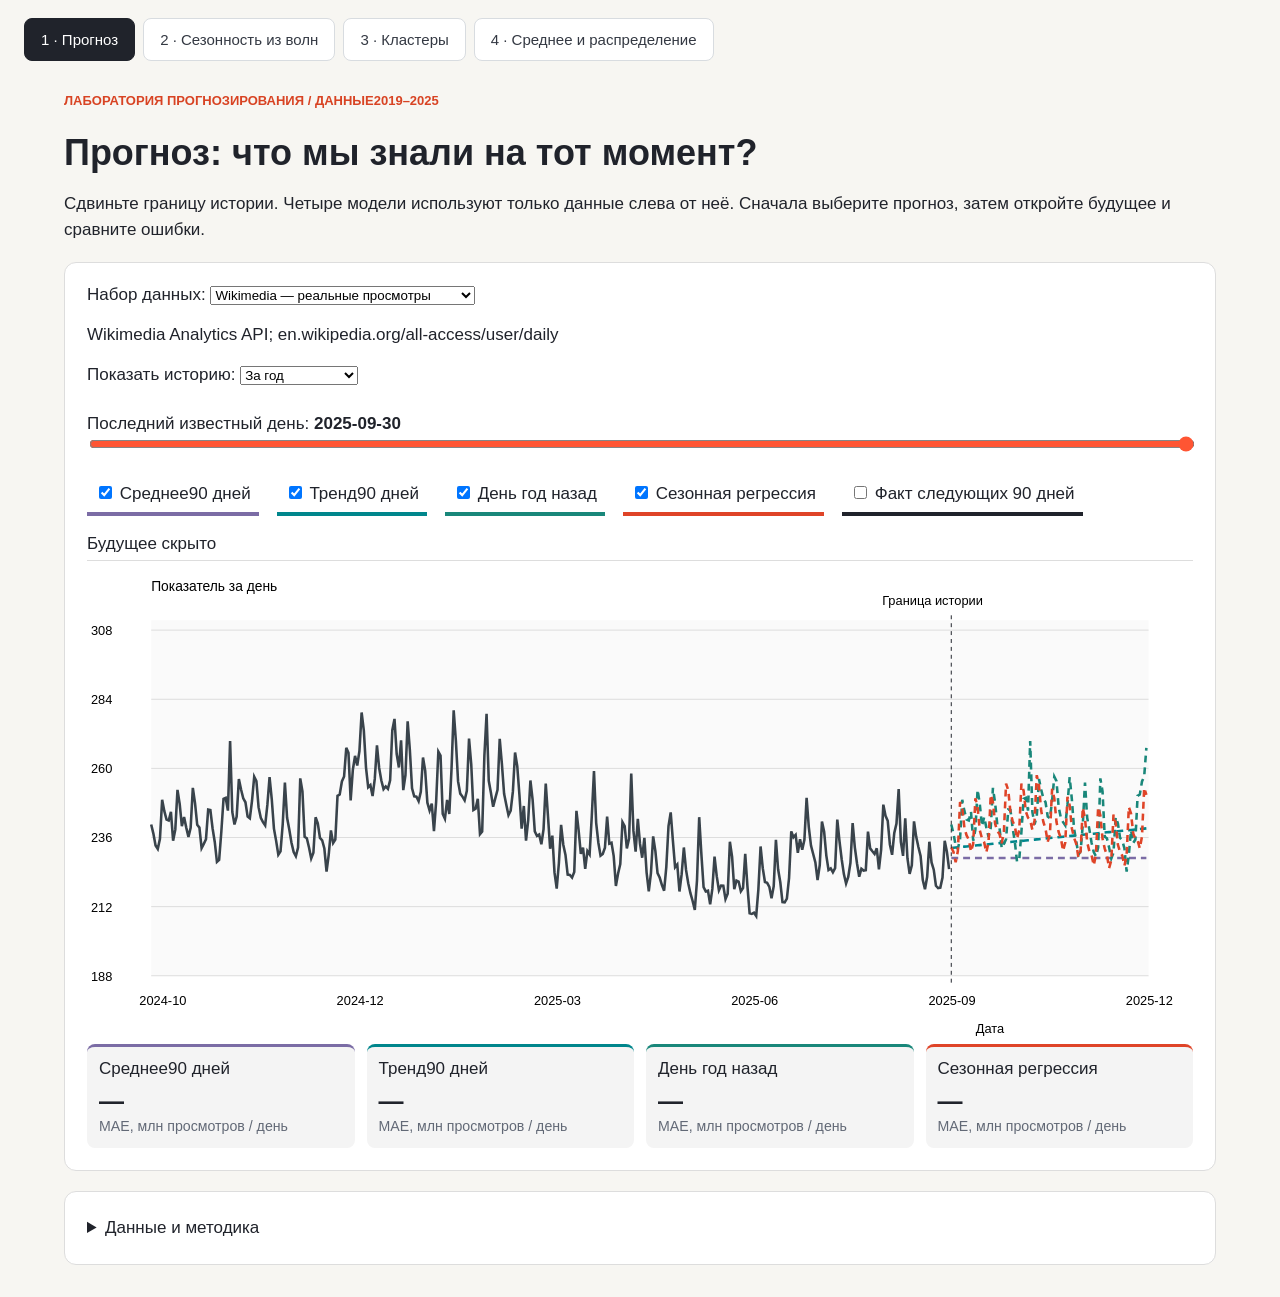
==== commit 710b42aa: "Add linked distribution painter with live mean median and P90" ====
--- a/index.html
+++ b/index.html
@@ -1,4 +1,4 @@
-<!doctype html><html lang="ru"><meta charset="utf-8"><meta name="viewport" content="width=device-width,initial-scale=1"><link rel="stylesheet" href="lab-nav.css"><script src="lab-nav.js" defer></script><title>Прогноз: что мы знали на тот момент?</title><style>*{box-sizing:border-box}body{margin:0;background:#f7f6f2;color:#20232b;font:17px Inter,Arial,sans-serif}main{max-width:1200px;margin:32px auto;padding:0 24px}h1{font-size:36px;margin-bottom:12px}.tag{color:#d84323;font-size:13px;font-weight:bold}p{line-height:1.5}.panel{background:white;border:1px solid #ddd;border-radius:12px;padding:22px;margin:20px 0}input[type=range]{width:100%;accent-color:#f53}button,a.button{background:#20232b;color:white;border:0;padding:12px 20px;border-radius:6px;cursor:pointer;font:inherit}svg{width:100%;display:block;height:auto}.controls{position:sticky;top:0;z-index:5;background:#fff;padding:12px 0 6px;border-bottom:1px solid #ddd}.legend{display:flex;gap:18px;flex-wrap:wrap;margin:18px 0}.model{padding:8px;border-bottom:4px solid}.metrics{display:grid;grid-template-columns:repeat(4,1fr);gap:12px}.metric{background:#f4f4f4;padding:12px;border-radius:8px}.metric b{display:block;font-size:25px;margin-top:8px}small{color:#626976}details{line-height:1.6}a{color:#b73820}label{cursor:pointer}@media(max-width:650px){h1{font-size:26px}.metrics{grid-template-columns:repeat(2,1fr)}main{padding:0 12px}}</style><main><div class="tag">ЛАБОРАТОРИЯ ПРОГНОЗИРОВАНИЯ / ДАННЫЕ2019–2025</div><h1>Прогноз: что мы знали на тот момент?</h1><p>Сдвиньте границу истории. Четыре модели используют только данные слева от неё. Сначала выберите прогноз, затем откройте будущее и сравните ошибки.</p><div class="panel"><label>Набор данных: <select id="dataset"><option value="real">Wikimedia — реальные просмотры</option><option value="case">Корпоративный сервис — учебный ряд</option></select></label><p id="source"></p><label>Показать историю: <select id="history"><option value="365">За год</option><option value="1095">За три года</option><option value="all">Всю доступную</option></select></label><p></p><div class="controls"><label for="cut">Последний известный день: <strong id="cutLabel"></strong></label><input id="cut" type="range" min="730" max="2467" value="2465" step="1"><div class="legend" id="legend"></div><span id="state" aria-live="polite"></span></div><svg id="plot" viewBox="0 0 1120 490" role="img" aria-label="Известная история и четыре прогноза на 90 дней"></svg><div class="metrics" id="metrics"></div></div><details class="panel"><summary>Данные и методика</summary><p>По умолчанию открыты реальные ежедневные просмотры английской Википедии за2019–2025 годы:2557 наблюдений, Wikimedia Analytics API, all-access, agent=user. Это просмотры страниц, а не уникальные посетители. Второй набор — синтетическая история корпоративного сервиса с годовым, месячным и недельным ритмами.</p><p>Среднее и линейный тренд оцениваются на последних90 известных днях. Сезонная наивная модель повторяет значение365 дней назад. Сезонная регрессия использует доступную историю: линейный тренд, гармоники годового и календарного месячного циклов, дни недели. Для учебного сервиса дополнительно задано известное изменение тренда с2025 года. Коэффициенты заново оцениваются при перемещении границы. Будущие наблюдения не входят в обучение; календарные признаки будущего известны заранее.</p><p>MAE — средняя абсолютная ошибка по90 отдельным дням. Все модели проверяются на одном и том же будущем. Победитель может зависеть от данных и выбранного периода. До открытия факта ошибки скрыты. В исходных рядах сохранены шум и реальные изменения; графики не заменены идеальными сезонными кривыми.</p><p><a href="https://docs.google.com/spreadsheets/d/1WTgkLqQzkQPKT0_7zUp3cR2-AygkbMSwbY1YgBUbKuo/edit#gid=610045" target="_blank" rel="noopener">Таблица с расчётами всех кейсов →</a></p><p><a href="data.json" download>Скачать оба набора и календарные признаки</a> · <a href="https://doc.wikimedia.org/generated-data-platform/aqs/analytics-api/reference/page-views.html">Источник Wikimedia</a> · <a href="https://otexts.com/fpp3/tscv.html">Проверка прогноза по времени</a></p></details></main><script>
+<!doctype html><html lang="ru"><meta charset="utf-8"><meta name="viewport" content="width=device-width,initial-scale=1"><link rel="stylesheet" href="lab-nav.css?v=3"><title>Прогноз: что мы знали на тот момент?</title><style>*{box-sizing:border-box}body{margin:0;background:#f7f6f2;color:#20232b;font:17px Inter,Arial,sans-serif}main{max-width:1200px;margin:32px auto;padding:0 24px}h1{font-size:36px;margin-bottom:12px}.tag{color:#d84323;font-size:13px;font-weight:bold}p{line-height:1.5}.panel{background:white;border:1px solid #ddd;border-radius:12px;padding:22px;margin:20px 0}input[type=range]{width:100%;accent-color:#f53}button,a.button{background:#20232b;color:white;border:0;padding:12px 20px;border-radius:6px;cursor:pointer;font:inherit}svg{width:100%;display:block;height:auto}.controls{position:sticky;top:0;z-index:5;background:#fff;padding:12px 0 6px;border-bottom:1px solid #ddd}.legend{display:flex;gap:18px;flex-wrap:wrap;margin:18px 0}.model{padding:8px;border-bottom:4px solid}.metrics{display:grid;grid-template-columns:repeat(4,1fr);gap:12px}.metric{background:#f4f4f4;padding:12px;border-radius:8px}.metric b{display:block;font-size:25px;margin-top:8px}small{color:#626976}details{line-height:1.6}a{color:#b73820}label{cursor:pointer}@media(max-width:650px){h1{font-size:26px}.metrics{grid-template-columns:repeat(2,1fr)}main{padding:0 12px}}</style><nav class="lab-nav" aria-label="Тренажёры"><a href="index.html" aria-current="page">1 · Прогноз</a><a href="harmonics.html">2 · Сезонность из волн</a><a href="clusters.html">3 · Кластеры</a><a href="distributions.html">4 · Среднее и распределение</a></nav><main><div class="tag">ЛАБОРАТОРИЯ ПРОГНОЗИРОВАНИЯ / ДАННЫЕ2019–2025</div><h1>Прогноз: что мы знали на тот момент?</h1><p>Сдвиньте границу истории. Четыре модели используют только данные слева от неё. Сначала выберите прогноз, затем откройте будущее и сравните ошибки.</p><div class="panel"><label>Набор данных: <select id="dataset"><option value="real">Wikimedia — реальные просмотры</option><option value="case">Корпоративный сервис — учебный ряд</option></select></label><p id="source"></p><label>Показать историю: <select id="history"><option value="365">За год</option><option value="1095">За три года</option><option value="all">Всю доступную</option></select></label><p></p><div class="controls"><label for="cut">Последний известный день: <strong id="cutLabel"></strong></label><input id="cut" type="range" min="730" max="2467" value="2465" step="1"><div class="legend" id="legend"></div><span id="state" aria-live="polite"></span></div><svg id="plot" viewBox="0 0 1120 490" role="img" aria-label="Известная история и четыре прогноза на 90 дней"></svg><div class="metrics" id="metrics"></div></div><details class="panel"><summary>Данные и методика</summary><p>По умолчанию открыты реальные ежедневные просмотры английской Википедии за2019–2025 годы:2557 наблюдений, Wikimedia Analytics API, all-access, agent=user. Это просмотры страниц, а не уникальные посетители. Второй набор — синтетическая история корпоративного сервиса с годовым, месячным и недельным ритмами.</p><p>Среднее и линейный тренд оцениваются на последних90 известных днях. Сезонная наивная модель повторяет значение365 дней назад. Сезонная регрессия использует доступную историю: линейный тренд, гармоники годового и календарного месячного циклов, дни недели. Для учебного сервиса дополнительно задано известное изменение тренда с2025 года. Коэффициенты заново оцениваются при перемещении границы. Будущие наблюдения не входят в обучение; календарные признаки будущего известны заранее.</p><p>MAE — средняя абсолютная ошибка по90 отдельным дням. Все модели проверяются на одном и том же будущем. Победитель может зависеть от данных и выбранного периода. До открытия факта ошибки скрыты. В исходных рядах сохранены шум и реальные изменения; графики не заменены идеальными сезонными кривыми.</p><p><a href="https://docs.google.com/spreadsheets/d/1WTgkLqQzkQPKT0_7zUp3cR2-AygkbMSwbY1YgBUbKuo/edit#gid=610045" target="_blank" rel="noopener">Таблица с расчётами всех кейсов →</a></p><p><a href="data.json" download>Скачать оба набора и календарные признаки</a> · <a href="https://doc.wikimedia.org/generated-data-platform/aqs/analytics-api/reference/page-views.html">Источник Wikimedia</a> · <a href="https://otexts.com/fpp3/tscv.html">Проверка прогноза по времени</a></p></details></main><script>
 let datasets,D,exposed=false,current;const colors=['#7b6ca5','#ed8a23','#19877a','#df4428'],el=id=>document.getElementById(id),avg=a=>a.reduce((x,y)=>x+y,0)/a.length;
 function features(t){return D.features[t]}
 function solve(A,b){let n=b.length,M=A.map((r,i)=>[...r,b[i]]);for(let k=0;k<n;k++){let p=k;for(let i=k+1;i<n;i++)if(Math.abs(M[i][k])>Math.abs(M[p][k]))p=i;[M[k],M[p]]=[M[p],M[k]];if(Math.abs(M[k][k])<1e-10)throw Error('Недостаточно данных');let v=M[k][k];for(let j=k;j<=n;j++)M[k][j]/=v;for(let i=0;i<n;i++)if(i!==k){v=M[i][k];for(let j=k;j<=n;j++)M[i][j]-=v*M[k][j]}}return M.map(r=>r[n])}
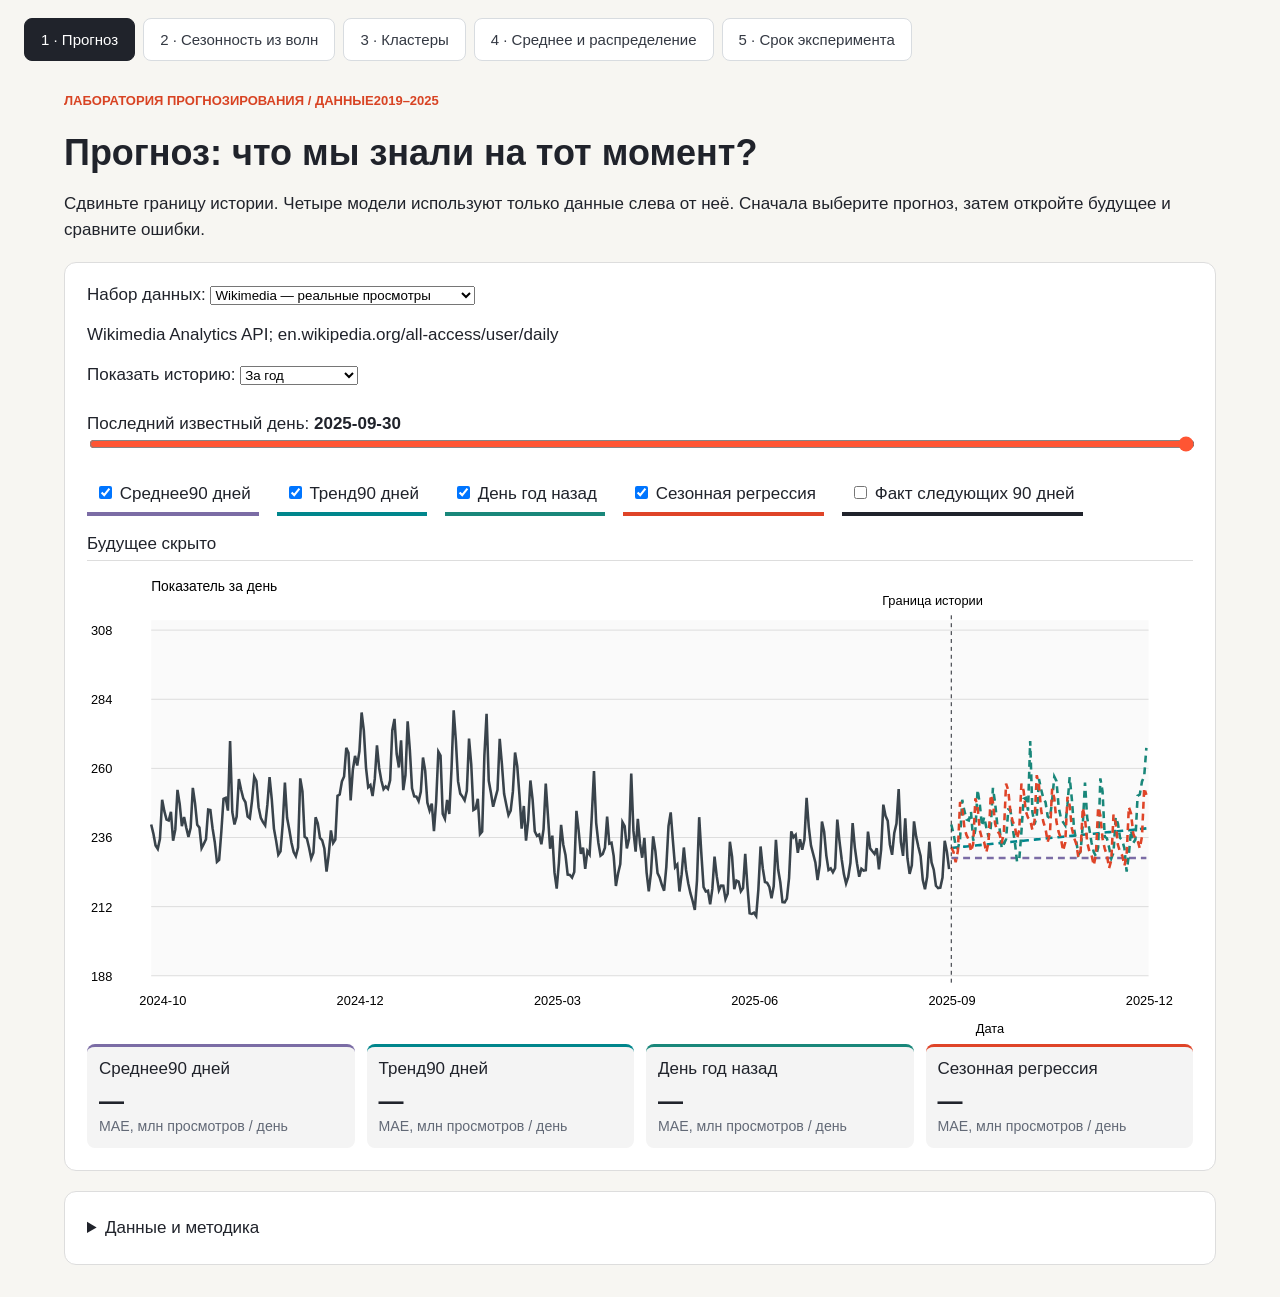
==== commit 409293a9: "Add experiment duration trainer with planned horizon and five-tab navigation" ====
--- a/index.html
+++ b/index.html
@@ -1,4 +1,4 @@
-<!doctype html><html lang="ru"><meta charset="utf-8"><meta name="viewport" content="width=device-width,initial-scale=1"><link rel="stylesheet" href="lab-nav.css?v=3"><title>Прогноз: что мы знали на тот момент?</title><style>*{box-sizing:border-box}body{margin:0;background:#f7f6f2;color:#20232b;font:17px Inter,Arial,sans-serif}main{max-width:1200px;margin:32px auto;padding:0 24px}h1{font-size:36px;margin-bottom:12px}.tag{color:#d84323;font-size:13px;font-weight:bold}p{line-height:1.5}.panel{background:white;border:1px solid #ddd;border-radius:12px;padding:22px;margin:20px 0}input[type=range]{width:100%;accent-color:#f53}button,a.button{background:#20232b;color:white;border:0;padding:12px 20px;border-radius:6px;cursor:pointer;font:inherit}svg{width:100%;display:block;height:auto}.controls{position:sticky;top:0;z-index:5;background:#fff;padding:12px 0 6px;border-bottom:1px solid #ddd}.legend{display:flex;gap:18px;flex-wrap:wrap;margin:18px 0}.model{padding:8px;border-bottom:4px solid}.metrics{display:grid;grid-template-columns:repeat(4,1fr);gap:12px}.metric{background:#f4f4f4;padding:12px;border-radius:8px}.metric b{display:block;font-size:25px;margin-top:8px}small{color:#626976}details{line-height:1.6}a{color:#b73820}label{cursor:pointer}@media(max-width:650px){h1{font-size:26px}.metrics{grid-template-columns:repeat(2,1fr)}main{padding:0 12px}}</style><nav class="lab-nav" aria-label="Тренажёры"><a href="index.html" aria-current="page">1 · Прогноз</a><a href="harmonics.html">2 · Сезонность из волн</a><a href="clusters.html">3 · Кластеры</a><a href="distributions.html">4 · Среднее и распределение</a></nav><main><div class="tag">ЛАБОРАТОРИЯ ПРОГНОЗИРОВАНИЯ / ДАННЫЕ2019–2025</div><h1>Прогноз: что мы знали на тот момент?</h1><p>Сдвиньте границу истории. Четыре модели используют только данные слева от неё. Сначала выберите прогноз, затем откройте будущее и сравните ошибки.</p><div class="panel"><label>Набор данных: <select id="dataset"><option value="real">Wikimedia — реальные просмотры</option><option value="case">Корпоративный сервис — учебный ряд</option></select></label><p id="source"></p><label>Показать историю: <select id="history"><option value="365">За год</option><option value="1095">За три года</option><option value="all">Всю доступную</option></select></label><p></p><div class="controls"><label for="cut">Последний известный день: <strong id="cutLabel"></strong></label><input id="cut" type="range" min="730" max="2467" value="2465" step="1"><div class="legend" id="legend"></div><span id="state" aria-live="polite"></span></div><svg id="plot" viewBox="0 0 1120 490" role="img" aria-label="Известная история и четыре прогноза на 90 дней"></svg><div class="metrics" id="metrics"></div></div><details class="panel"><summary>Данные и методика</summary><p>По умолчанию открыты реальные ежедневные просмотры английской Википедии за2019–2025 годы:2557 наблюдений, Wikimedia Analytics API, all-access, agent=user. Это просмотры страниц, а не уникальные посетители. Второй набор — синтетическая история корпоративного сервиса с годовым, месячным и недельным ритмами.</p><p>Среднее и линейный тренд оцениваются на последних90 известных днях. Сезонная наивная модель повторяет значение365 дней назад. Сезонная регрессия использует доступную историю: линейный тренд, гармоники годового и календарного месячного циклов, дни недели. Для учебного сервиса дополнительно задано известное изменение тренда с2025 года. Коэффициенты заново оцениваются при перемещении границы. Будущие наблюдения не входят в обучение; календарные признаки будущего известны заранее.</p><p>MAE — средняя абсолютная ошибка по90 отдельным дням. Все модели проверяются на одном и том же будущем. Победитель может зависеть от данных и выбранного периода. До открытия факта ошибки скрыты. В исходных рядах сохранены шум и реальные изменения; графики не заменены идеальными сезонными кривыми.</p><p><a href="https://docs.google.com/spreadsheets/d/1WTgkLqQzkQPKT0_7zUp3cR2-AygkbMSwbY1YgBUbKuo/edit#gid=610045" target="_blank" rel="noopener">Таблица с расчётами всех кейсов →</a></p><p><a href="data.json" download>Скачать оба набора и календарные признаки</a> · <a href="https://doc.wikimedia.org/generated-data-platform/aqs/analytics-api/reference/page-views.html">Источник Wikimedia</a> · <a href="https://otexts.com/fpp3/tscv.html">Проверка прогноза по времени</a></p></details></main><script>
+<!doctype html><html lang="ru"><meta charset="utf-8"><meta name="viewport" content="width=device-width,initial-scale=1"><link rel="stylesheet" href="lab-nav.css?v=3"><title>Прогноз: что мы знали на тот момент?</title><style>*{box-sizing:border-box}body{margin:0;background:#f7f6f2;color:#20232b;font:17px Inter,Arial,sans-serif}main{max-width:1200px;margin:32px auto;padding:0 24px}h1{font-size:36px;margin-bottom:12px}.tag{color:#d84323;font-size:13px;font-weight:bold}p{line-height:1.5}.panel{background:white;border:1px solid #ddd;border-radius:12px;padding:22px;margin:20px 0}input[type=range]{width:100%;accent-color:#f53}button,a.button{background:#20232b;color:white;border:0;padding:12px 20px;border-radius:6px;cursor:pointer;font:inherit}svg{width:100%;display:block;height:auto}.controls{position:sticky;top:0;z-index:5;background:#fff;padding:12px 0 6px;border-bottom:1px solid #ddd}.legend{display:flex;gap:18px;flex-wrap:wrap;margin:18px 0}.model{padding:8px;border-bottom:4px solid}.metrics{display:grid;grid-template-columns:repeat(4,1fr);gap:12px}.metric{background:#f4f4f4;padding:12px;border-radius:8px}.metric b{display:block;font-size:25px;margin-top:8px}small{color:#626976}details{line-height:1.6}a{color:#b73820}label{cursor:pointer}@media(max-width:650px){h1{font-size:26px}.metrics{grid-template-columns:repeat(2,1fr)}main{padding:0 12px}}</style><nav class="lab-nav" aria-label="Тренажёры"><a href="index.html" aria-current="page">1 · Прогноз</a><a href="harmonics.html">2 · Сезонность из волн</a><a href="clusters.html">3 · Кластеры</a><a href="distributions.html">4 · Среднее и распределение</a><a href="experiment.html">5 · Срок эксперимента</a></nav><main><div class="tag">ЛАБОРАТОРИЯ ПРОГНОЗИРОВАНИЯ / ДАННЫЕ2019–2025</div><h1>Прогноз: что мы знали на тот момент?</h1><p>Сдвиньте границу истории. Четыре модели используют только данные слева от неё. Сначала выберите прогноз, затем откройте будущее и сравните ошибки.</p><div class="panel"><label>Набор данных: <select id="dataset"><option value="real">Wikimedia — реальные просмотры</option><option value="case">Корпоративный сервис — учебный ряд</option></select></label><p id="source"></p><label>Показать историю: <select id="history"><option value="365">За год</option><option value="1095">За три года</option><option value="all">Всю доступную</option></select></label><p></p><div class="controls"><label for="cut">Последний известный день: <strong id="cutLabel"></strong></label><input id="cut" type="range" min="730" max="2467" value="2465" step="1"><div class="legend" id="legend"></div><span id="state" aria-live="polite"></span></div><svg id="plot" viewBox="0 0 1120 490" role="img" aria-label="Известная история и четыре прогноза на 90 дней"></svg><div class="metrics" id="metrics"></div></div><details class="panel"><summary>Данные и методика</summary><p>По умолчанию открыты реальные ежедневные просмотры английской Википедии за2019–2025 годы:2557 наблюдений, Wikimedia Analytics API, all-access, agent=user. Это просмотры страниц, а не уникальные посетители. Второй набор — синтетическая история корпоративного сервиса с годовым, месячным и недельным ритмами.</p><p>Среднее и линейный тренд оцениваются на последних90 известных днях. Сезонная наивная модель повторяет значение365 дней назад. Сезонная регрессия использует доступную историю: линейный тренд, гармоники годового и календарного месячного циклов, дни недели. Для учебного сервиса дополнительно задано известное изменение тренда с2025 года. Коэффициенты заново оцениваются при перемещении границы. Будущие наблюдения не входят в обучение; календарные признаки будущего известны заранее.</p><p>MAE — средняя абсолютная ошибка по90 отдельным дням. Все модели проверяются на одном и том же будущем. Победитель может зависеть от данных и выбранного периода. До открытия факта ошибки скрыты. В исходных рядах сохранены шум и реальные изменения; графики не заменены идеальными сезонными кривыми.</p><p><a href="https://docs.google.com/spreadsheets/d/1WTgkLqQzkQPKT0_7zUp3cR2-AygkbMSwbY1YgBUbKuo/edit#gid=610045" target="_blank" rel="noopener">Таблица с расчётами всех кейсов →</a></p><p><a href="data.json" download>Скачать оба набора и календарные признаки</a> · <a href="https://doc.wikimedia.org/generated-data-platform/aqs/analytics-api/reference/page-views.html">Источник Wikimedia</a> · <a href="https://otexts.com/fpp3/tscv.html">Проверка прогноза по времени</a></p></details></main><script>
 let datasets,D,exposed=false,current;const colors=['#7b6ca5','#ed8a23','#19877a','#df4428'],el=id=>document.getElementById(id),avg=a=>a.reduce((x,y)=>x+y,0)/a.length;
 function features(t){return D.features[t]}
 function solve(A,b){let n=b.length,M=A.map((r,i)=>[...r,b[i]]);for(let k=0;k<n;k++){let p=k;for(let i=k+1;i<n;i++)if(Math.abs(M[i][k])>Math.abs(M[p][k]))p=i;[M[k],M[p]]=[M[p],M[k]];if(Math.abs(M[k][k])<1e-10)throw Error('Недостаточно данных');let v=M[k][k];for(let j=k;j<=n;j++)M[k][j]/=v;for(let i=0;i<n;i++)if(i!==k){v=M[i][k];for(let j=k;j<=n;j++)M[i][j]-=v*M[k][j]}}return M.map(r=>r[n])}
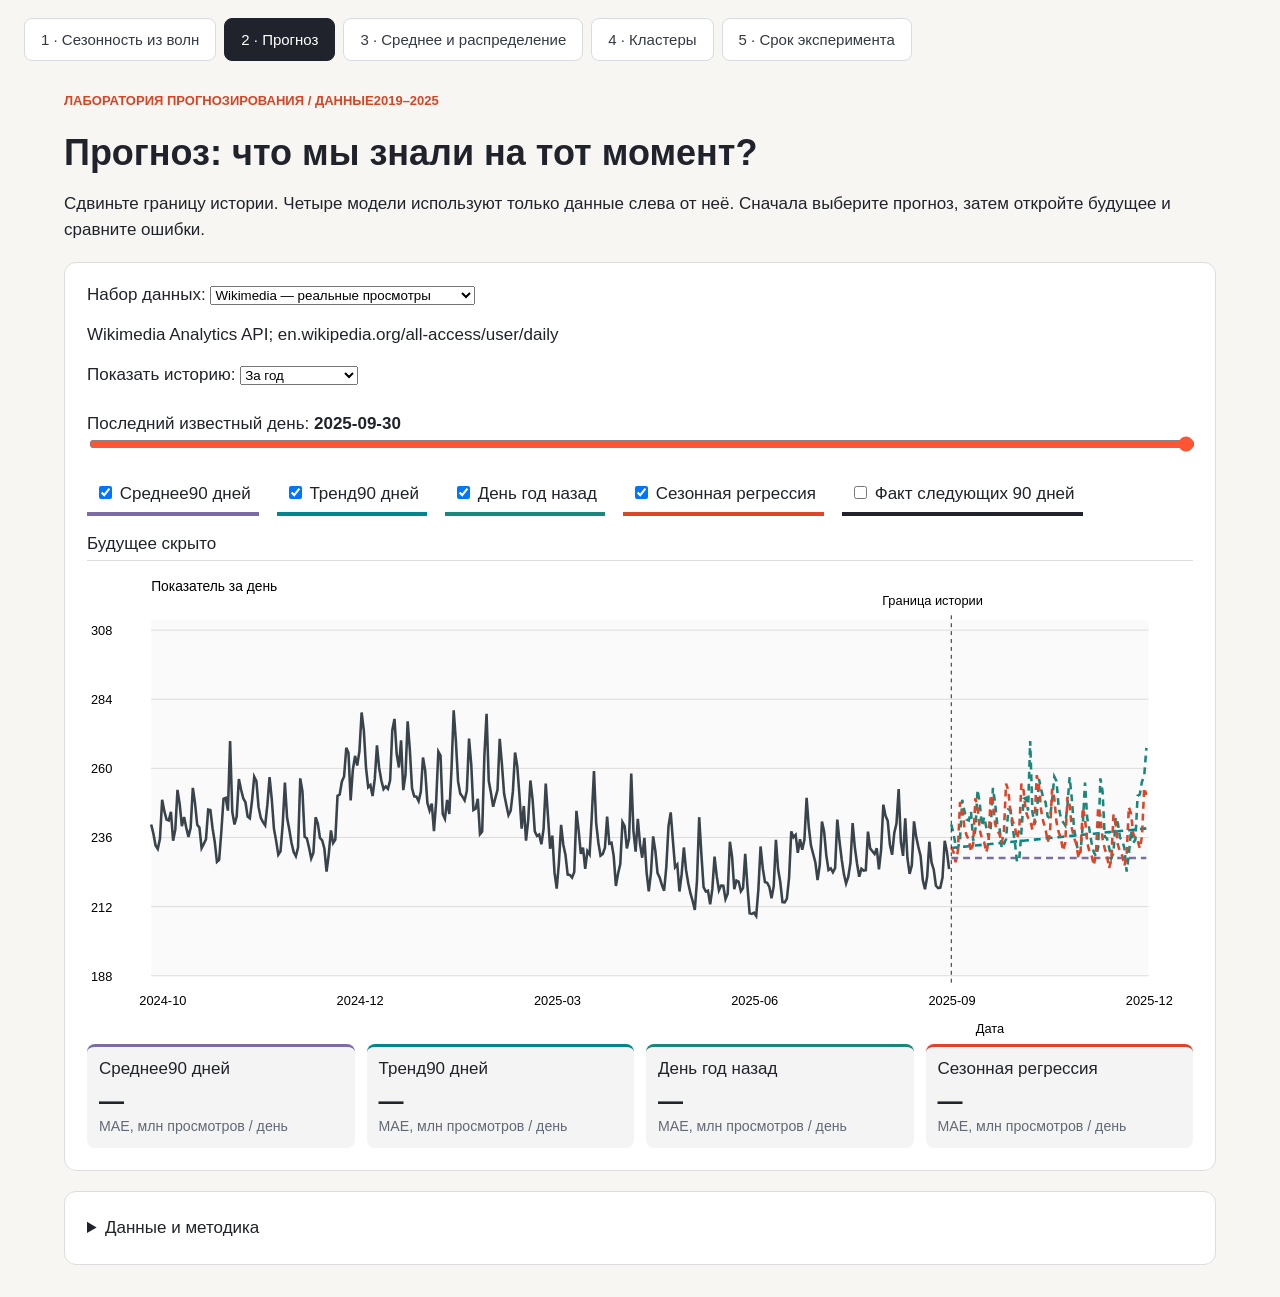
==== commit 0dfb2dac: "Order trainer tabs by presentation sequence" ====
--- a/index.html
+++ b/index.html
@@ -1,4 +1,4 @@
-<!doctype html><html lang="ru"><meta charset="utf-8"><meta name="viewport" content="width=device-width,initial-scale=1"><link rel="stylesheet" href="lab-nav.css?v=3"><title>Прогноз: что мы знали на тот момент?</title><style>*{box-sizing:border-box}body{margin:0;background:#f7f6f2;color:#20232b;font:17px Inter,Arial,sans-serif}main{max-width:1200px;margin:32px auto;padding:0 24px}h1{font-size:36px;margin-bottom:12px}.tag{color:#d84323;font-size:13px;font-weight:bold}p{line-height:1.5}.panel{background:white;border:1px solid #ddd;border-radius:12px;padding:22px;margin:20px 0}input[type=range]{width:100%;accent-color:#f53}button,a.button{background:#20232b;color:white;border:0;padding:12px 20px;border-radius:6px;cursor:pointer;font:inherit}svg{width:100%;display:block;height:auto}.controls{position:sticky;top:0;z-index:5;background:#fff;padding:12px 0 6px;border-bottom:1px solid #ddd}.legend{display:flex;gap:18px;flex-wrap:wrap;margin:18px 0}.model{padding:8px;border-bottom:4px solid}.metrics{display:grid;grid-template-columns:repeat(4,1fr);gap:12px}.metric{background:#f4f4f4;padding:12px;border-radius:8px}.metric b{display:block;font-size:25px;margin-top:8px}small{color:#626976}details{line-height:1.6}a{color:#b73820}label{cursor:pointer}@media(max-width:650px){h1{font-size:26px}.metrics{grid-template-columns:repeat(2,1fr)}main{padding:0 12px}}</style><nav class="lab-nav" aria-label="Тренажёры"><a href="index.html" aria-current="page">1 · Прогноз</a><a href="harmonics.html">2 · Сезонность из волн</a><a href="clusters.html">3 · Кластеры</a><a href="distributions.html">4 · Среднее и распределение</a><a href="experiment.html">5 · Срок эксперимента</a></nav><main><div class="tag">ЛАБОРАТОРИЯ ПРОГНОЗИРОВАНИЯ / ДАННЫЕ2019–2025</div><h1>Прогноз: что мы знали на тот момент?</h1><p>Сдвиньте границу истории. Четыре модели используют только данные слева от неё. Сначала выберите прогноз, затем откройте будущее и сравните ошибки.</p><div class="panel"><label>Набор данных: <select id="dataset"><option value="real">Wikimedia — реальные просмотры</option><option value="case">Корпоративный сервис — учебный ряд</option></select></label><p id="source"></p><label>Показать историю: <select id="history"><option value="365">За год</option><option value="1095">За три года</option><option value="all">Всю доступную</option></select></label><p></p><div class="controls"><label for="cut">Последний известный день: <strong id="cutLabel"></strong></label><input id="cut" type="range" min="730" max="2467" value="2465" step="1"><div class="legend" id="legend"></div><span id="state" aria-live="polite"></span></div><svg id="plot" viewBox="0 0 1120 490" role="img" aria-label="Известная история и четыре прогноза на 90 дней"></svg><div class="metrics" id="metrics"></div></div><details class="panel"><summary>Данные и методика</summary><p>По умолчанию открыты реальные ежедневные просмотры английской Википедии за2019–2025 годы:2557 наблюдений, Wikimedia Analytics API, all-access, agent=user. Это просмотры страниц, а не уникальные посетители. Второй набор — синтетическая история корпоративного сервиса с годовым, месячным и недельным ритмами.</p><p>Среднее и линейный тренд оцениваются на последних90 известных днях. Сезонная наивная модель повторяет значение365 дней назад. Сезонная регрессия использует доступную историю: линейный тренд, гармоники годового и календарного месячного циклов, дни недели. Для учебного сервиса дополнительно задано известное изменение тренда с2025 года. Коэффициенты заново оцениваются при перемещении границы. Будущие наблюдения не входят в обучение; календарные признаки будущего известны заранее.</p><p>MAE — средняя абсолютная ошибка по90 отдельным дням. Все модели проверяются на одном и том же будущем. Победитель может зависеть от данных и выбранного периода. До открытия факта ошибки скрыты. В исходных рядах сохранены шум и реальные изменения; графики не заменены идеальными сезонными кривыми.</p><p><a href="https://docs.google.com/spreadsheets/d/1WTgkLqQzkQPKT0_7zUp3cR2-AygkbMSwbY1YgBUbKuo/edit#gid=610045" target="_blank" rel="noopener">Таблица с расчётами всех кейсов →</a></p><p><a href="data.json" download>Скачать оба набора и календарные признаки</a> · <a href="https://doc.wikimedia.org/generated-data-platform/aqs/analytics-api/reference/page-views.html">Источник Wikimedia</a> · <a href="https://otexts.com/fpp3/tscv.html">Проверка прогноза по времени</a></p></details></main><script>
+<!doctype html><html lang="ru"><meta charset="utf-8"><meta name="viewport" content="width=device-width,initial-scale=1"><link rel="stylesheet" href="lab-nav.css?v=3"><title>Прогноз: что мы знали на тот момент?</title><style>*{box-sizing:border-box}body{margin:0;background:#f7f6f2;color:#20232b;font:17px Inter,Arial,sans-serif}main{max-width:1200px;margin:32px auto;padding:0 24px}h1{font-size:36px;margin-bottom:12px}.tag{color:#d84323;font-size:13px;font-weight:bold}p{line-height:1.5}.panel{background:white;border:1px solid #ddd;border-radius:12px;padding:22px;margin:20px 0}input[type=range]{width:100%;accent-color:#f53}button,a.button{background:#20232b;color:white;border:0;padding:12px 20px;border-radius:6px;cursor:pointer;font:inherit}svg{width:100%;display:block;height:auto}.controls{position:sticky;top:0;z-index:5;background:#fff;padding:12px 0 6px;border-bottom:1px solid #ddd}.legend{display:flex;gap:18px;flex-wrap:wrap;margin:18px 0}.model{padding:8px;border-bottom:4px solid}.metrics{display:grid;grid-template-columns:repeat(4,1fr);gap:12px}.metric{background:#f4f4f4;padding:12px;border-radius:8px}.metric b{display:block;font-size:25px;margin-top:8px}small{color:#626976}details{line-height:1.6}a{color:#b73820}label{cursor:pointer}@media(max-width:650px){h1{font-size:26px}.metrics{grid-template-columns:repeat(2,1fr)}main{padding:0 12px}}</style><nav class="lab-nav" aria-label="Тренажёры по порядку презентации"><a href="harmonics.html">1 · Сезонность из волн</a><a href="index.html" aria-current="page">2 · Прогноз</a><a href="distributions.html">3 · Среднее и распределение</a><a href="clusters.html">4 · Кластеры</a><a href="experiment.html">5 · Срок эксперимента</a></nav><main><div class="tag">ЛАБОРАТОРИЯ ПРОГНОЗИРОВАНИЯ / ДАННЫЕ2019–2025</div><h1>Прогноз: что мы знали на тот момент?</h1><p>Сдвиньте границу истории. Четыре модели используют только данные слева от неё. Сначала выберите прогноз, затем откройте будущее и сравните ошибки.</p><div class="panel"><label>Набор данных: <select id="dataset"><option value="real">Wikimedia — реальные просмотры</option><option value="case">Корпоративный сервис — учебный ряд</option></select></label><p id="source"></p><label>Показать историю: <select id="history"><option value="365">За год</option><option value="1095">За три года</option><option value="all">Всю доступную</option></select></label><p></p><div class="controls"><label for="cut">Последний известный день: <strong id="cutLabel"></strong></label><input id="cut" type="range" min="730" max="2467" value="2465" step="1"><div class="legend" id="legend"></div><span id="state" aria-live="polite"></span></div><svg id="plot" viewBox="0 0 1120 490" role="img" aria-label="Известная история и четыре прогноза на 90 дней"></svg><div class="metrics" id="metrics"></div></div><details class="panel"><summary>Данные и методика</summary><p>По умолчанию открыты реальные ежедневные просмотры английской Википедии за2019–2025 годы:2557 наблюдений, Wikimedia Analytics API, all-access, agent=user. Это просмотры страниц, а не уникальные посетители. Второй набор — синтетическая история корпоративного сервиса с годовым, месячным и недельным ритмами.</p><p>Среднее и линейный тренд оцениваются на последних90 известных днях. Сезонная наивная модель повторяет значение365 дней назад. Сезонная регрессия использует доступную историю: линейный тренд, гармоники годового и календарного месячного циклов, дни недели. Для учебного сервиса дополнительно задано известное изменение тренда с2025 года. Коэффициенты заново оцениваются при перемещении границы. Будущие наблюдения не входят в обучение; календарные признаки будущего известны заранее.</p><p>MAE — средняя абсолютная ошибка по90 отдельным дням. Все модели проверяются на одном и том же будущем. Победитель может зависеть от данных и выбранного периода. До открытия факта ошибки скрыты. В исходных рядах сохранены шум и реальные изменения; графики не заменены идеальными сезонными кривыми.</p><p><a href="https://docs.google.com/spreadsheets/d/1WTgkLqQzkQPKT0_7zUp3cR2-AygkbMSwbY1YgBUbKuo/edit#gid=610045" target="_blank" rel="noopener">Таблица с расчётами всех кейсов →</a></p><p><a href="data.json" download>Скачать оба набора и календарные признаки</a> · <a href="https://doc.wikimedia.org/generated-data-platform/aqs/analytics-api/reference/page-views.html">Источник Wikimedia</a> · <a href="https://otexts.com/fpp3/tscv.html">Проверка прогноза по времени</a></p></details></main><script>
 let datasets,D,exposed=false,current;const colors=['#7b6ca5','#ed8a23','#19877a','#df4428'],el=id=>document.getElementById(id),avg=a=>a.reduce((x,y)=>x+y,0)/a.length;
 function features(t){return D.features[t]}
 function solve(A,b){let n=b.length,M=A.map((r,i)=>[...r,b[i]]);for(let k=0;k<n;k++){let p=k;for(let i=k+1;i<n;i++)if(Math.abs(M[i][k])>Math.abs(M[p][k]))p=i;[M[k],M[p]]=[M[p],M[k]];if(Math.abs(M[k][k])<1e-10)throw Error('Недостаточно данных');let v=M[k][k];for(let j=k;j<=n;j++)M[k][j]/=v;for(let i=0;i<n;i++)if(i!==k){v=M[i][k];for(let j=k;j<=n;j++)M[i][j]-=v*M[k][j]}}return M.map(r=>r[n])}
